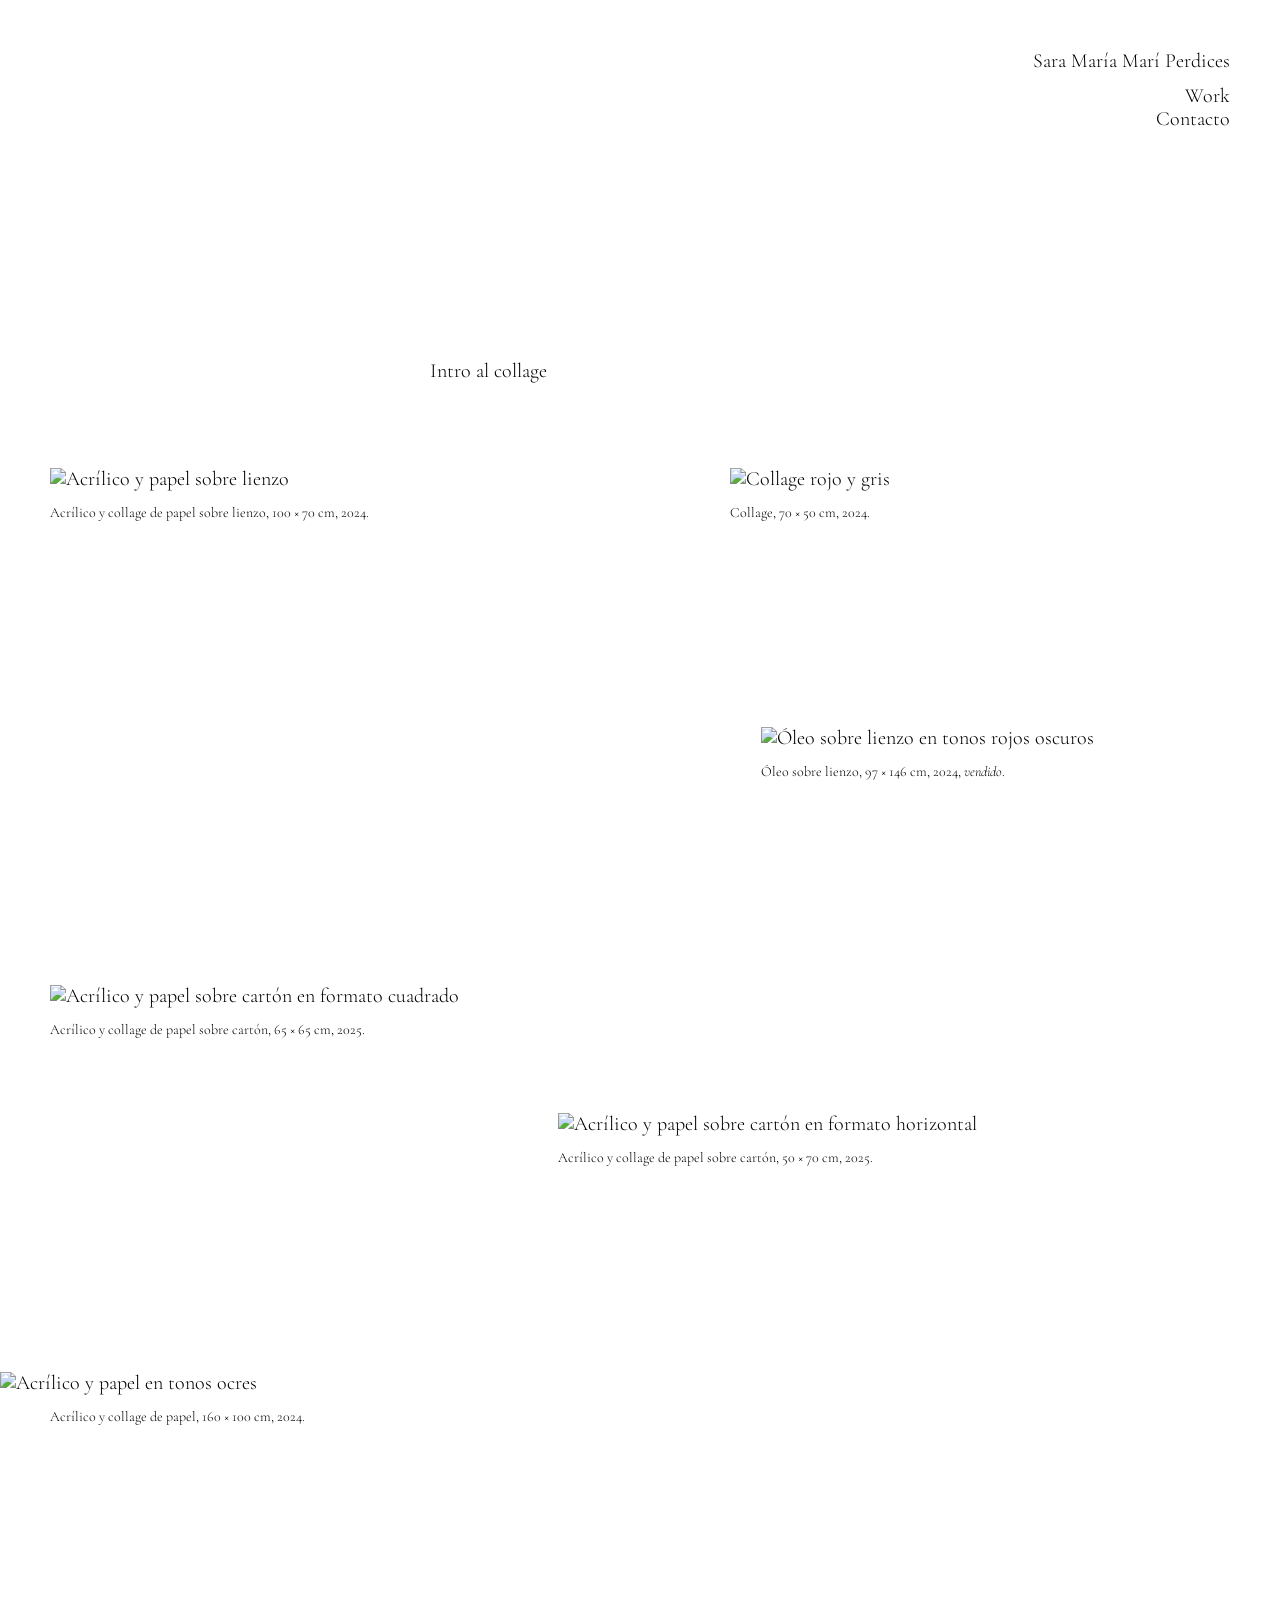
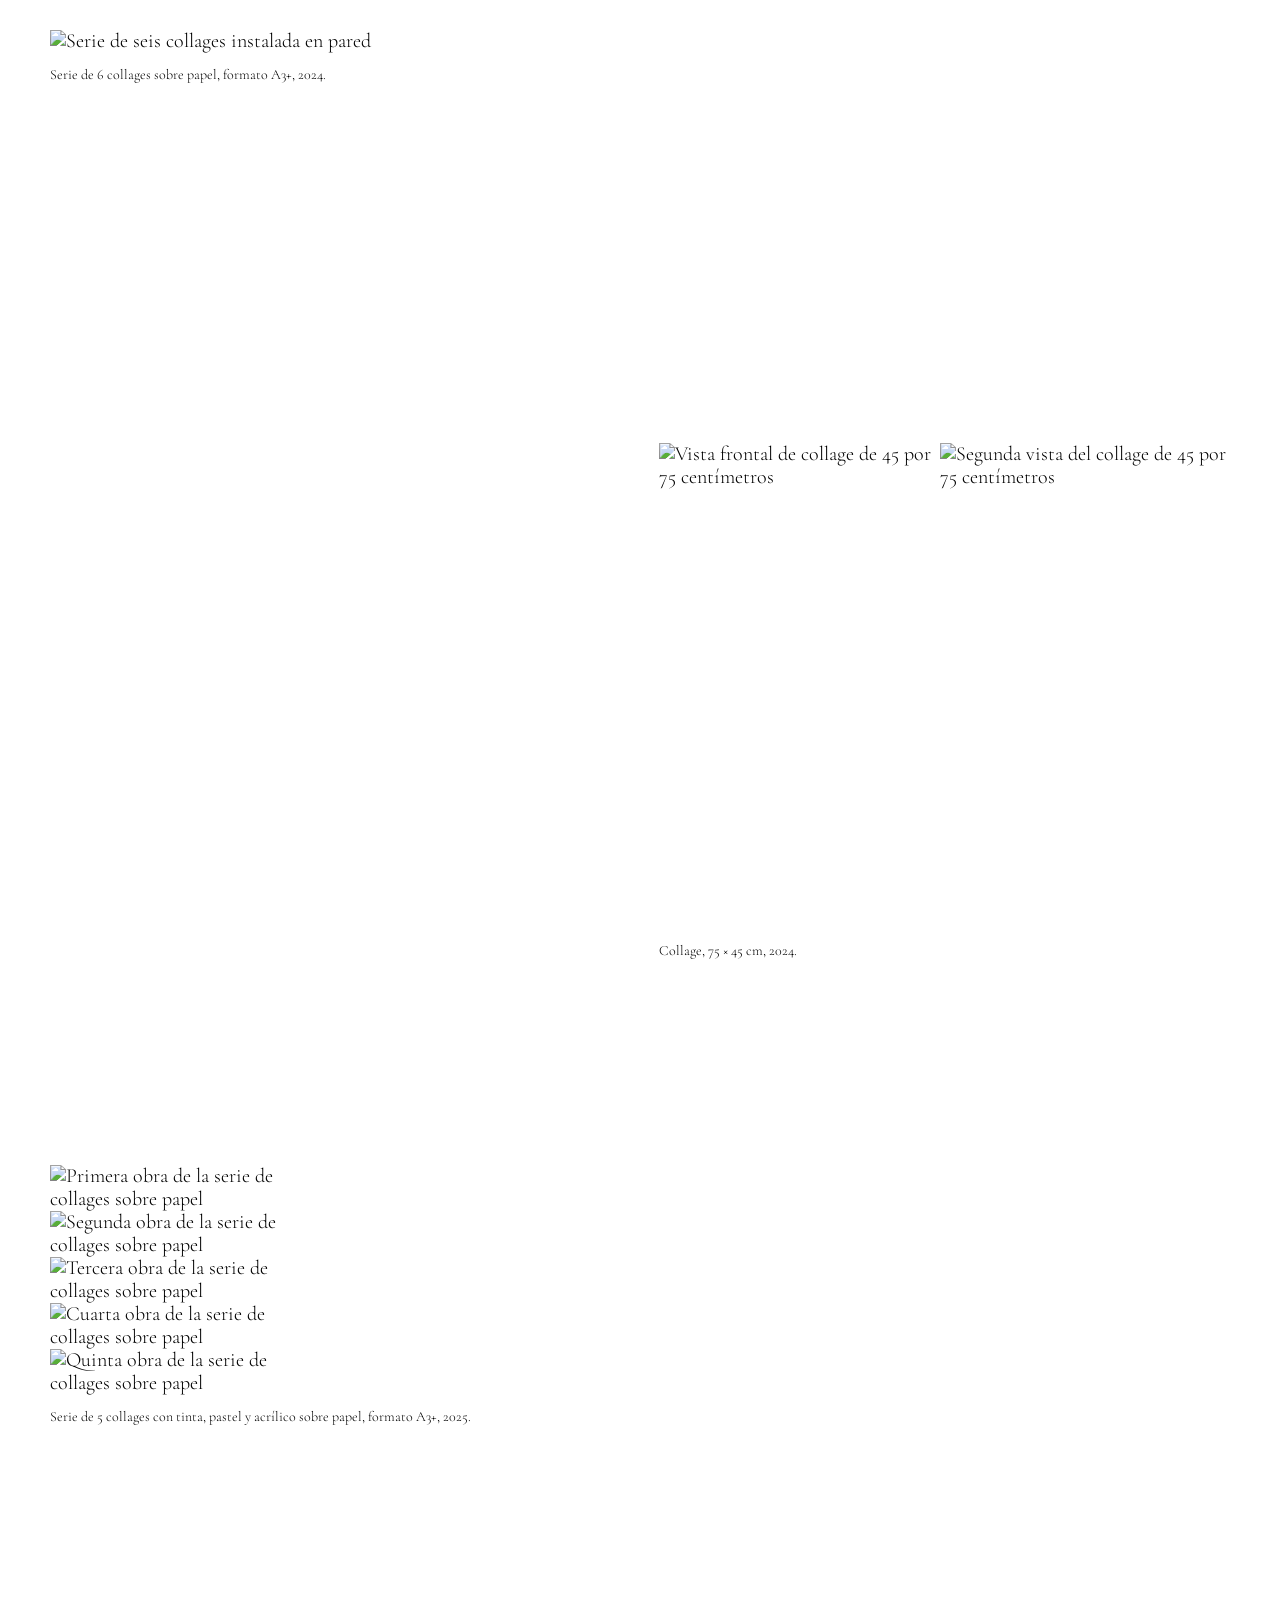
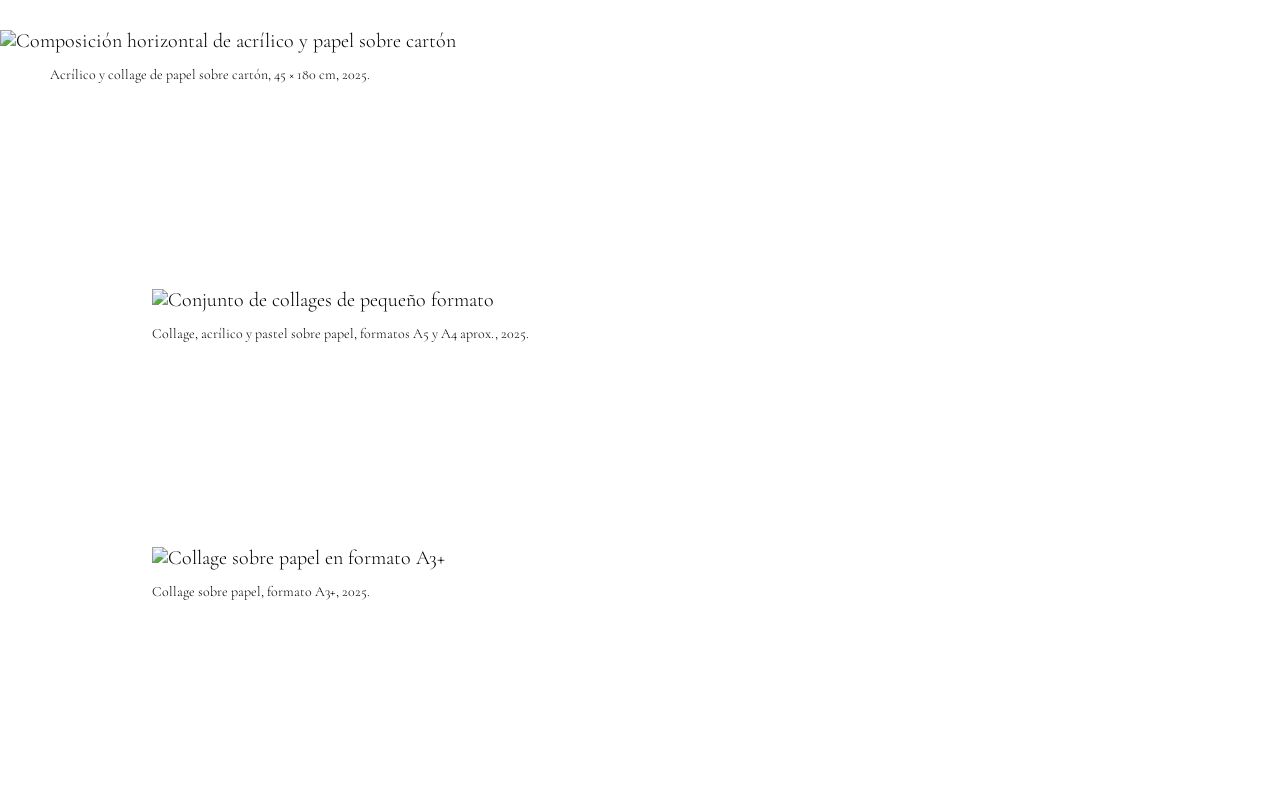
==== intro-al-collage.html @ e15ee941 "Subir paginas" ====
<!DOCTYPE html>
<html lang="es">
<head>
    <meta charset="UTF-8">
    <meta name="viewport" content="width=device-width, initial-scale=1.0">
    <title>Intro al collage — Sara María Marí Perdices</title>
    <link rel="stylesheet" href="css/style.css">
</head>
<body class="project-page project-collage">
    <nav class="site-nav">
        <a class="home-link" href="index.html?view=sara">Sara María Marí Perdices</a>
        <div class="menu" aria-label="Navegación principal">
            <a class="menu-button" href="index.html?view=work">Work</a>
            <a class="menu-button" href="index.html?view=contact">Contacto</a>
        </div>
    </nav>
    <main>
        <h1 class="project-title">Intro al collage</h1>
        <section class="project-content collage-board" aria-label="Obras de Intro al collage">
            <div class="opening-pair">
                <figure class="collage-piece canvas-piece">
                    <img src="assets/images/intro-al-collage/acrilico-papel-lienzo-70x100-2024.jpg" alt="Acrílico y papel sobre lienzo" loading="lazy">
                    <figcaption>Acrílico y collage de papel sobre lienzo, 100 × 70 cm, 2024.</figcaption>
                </figure>
                <figure class="collage-piece red-piece">
                    <img src="assets/images/intro-al-collage/collage-50x70-2024.jpg" alt="Collage rojo y gris" loading="lazy">
                    <figcaption>Collage, 70 × 50 cm, 2024.</figcaption>
                </figure>
            </div>

            <figure class="collage-piece sold-piece">
                <img src="assets/images/intro-al-collage/oleo-lienzo-146x97-2024-vendido.jpg" alt="Óleo sobre lienzo en tonos rojos oscuros" loading="lazy">
                <figcaption>Óleo sobre lienzo, 97 × 146 cm, 2024, <em>vendido</em>.</figcaption>
            </figure>

            <figure class="collage-piece square-piece">
                <img src="assets/images/intro-al-collage/acrilico-papel-carton-65x65-2025.jpg" alt="Acrílico y papel sobre cartón en formato cuadrado" loading="lazy">
                <figcaption>Acrílico y collage de papel sobre cartón, 65 × 65 cm, 2025.</figcaption>
            </figure>

            <figure class="collage-piece horizontal-piece">
                <img src="assets/images/intro-al-collage/acrilico-papel-carton-50x70-2025.jpg" alt="Acrílico y papel sobre cartón en formato horizontal" loading="lazy">
                <figcaption>Acrílico y collage de papel sobre cartón, 50 × 70 cm, 2025.</figcaption>
            </figure>

            <figure class="collage-piece full-bleed-piece">
                <img src="assets/images/intro-al-collage/acrilico-papel-160x100-2024.jpg" alt="Acrílico y papel en tonos ocres" loading="lazy">
                <figcaption>Acrílico y collage de papel, 160 × 100 cm, 2024.</figcaption>
            </figure>

            <figure class="collage-piece wall-series">
                <img src="assets/images/intro-al-collage/serie-collages-a3plus-2024.jpg" alt="Serie de seis collages instalada en pared" loading="lazy">
                <figcaption>Serie de 6 collages sobre papel, formato A3+, 2024.</figcaption>
            </figure>

            <figure class="collage-piece tall-piece">
                <div class="two-views">
                    <img src="assets/images/intro-al-collage/collage-45x75-2024-01.jpg" alt="Vista frontal de collage de 45 por 75 centímetros" loading="lazy">
                    <img src="assets/images/intro-al-collage/collage-45x75-2024-02.jpg" alt="Segunda vista del collage de 45 por 75 centímetros" loading="lazy">
                </div>
                <figcaption>Collage, 75 × 45 cm, 2024.</figcaption>
            </figure>

            <div class="collage-series pink-series">
                <div class="pink-series-images">
                    <figure><img src="assets/images/intro-al-collage/serie-rosa-01-2025.jpg" alt="Primera obra de la serie de collages sobre papel" loading="lazy"></figure>
                    <figure><img src="assets/images/intro-al-collage/serie-rosa-02-2025.jpg" alt="Segunda obra de la serie de collages sobre papel" loading="lazy"></figure>
                    <figure><img src="assets/images/intro-al-collage/serie-rosa-03-2025.jpg" alt="Tercera obra de la serie de collages sobre papel" loading="lazy"></figure>
                    <figure><img src="assets/images/intro-al-collage/serie-rosa-04-2025.jpg" alt="Cuarta obra de la serie de collages sobre papel" loading="lazy"></figure>
                    <figure><img src="assets/images/intro-al-collage/serie-rosa-05-2025.jpg" alt="Quinta obra de la serie de collages sobre papel" loading="lazy"></figure>
                </div>
                <p class="series-info">Serie de 5 collages con tinta, pastel y acrílico sobre papel, formato A3+, 2025.</p>
            </div>

            <figure class="collage-piece panorama-piece">
                <img src="assets/images/intro-al-collage/acrilico-papel-carton-45x180-2025.jpg" alt="Composición horizontal de acrílico y papel sobre cartón" loading="lazy">
                <figcaption>Acrílico y collage de papel sobre cartón, 45 × 180 cm, 2025.</figcaption>
            </figure>

            <figure class="collage-piece small-formats">
                <img src="assets/images/intro-al-collage/collages-a5-a4-2025.jpg" alt="Conjunto de collages de pequeño formato" loading="lazy">
                <figcaption>Collage, acrílico y pastel sobre papel, formatos A5 y A4 aprox., 2025.</figcaption>
            </figure>

            <figure class="collage-piece a3-piece">
                <img src="assets/images/intro-al-collage/collage-a3plus-2025.jpg" alt="Collage sobre papel en formato A3+" loading="lazy">
                <figcaption>Collage sobre papel, formato A3+, 2025.</figcaption>
            </figure>
        </section>
    </main>
</body>
</html>
---- css/style.css ----
@import url('https://fonts.googleapis.com/css2?family=Cormorant+Garamond:wght@300;400&display=swap');

:root {
    --hover-color: #EEF1E8;
}

* {
    box-sizing: border-box;
    margin: 0;
    padding: 0;
}

html {
    scroll-behavior: smooth;
}

body {
    background: #fff;
    color: #000;
    font-family: "Cormorant Garamond", serif;
    font-size: 20px;
    font-weight: 300;
    line-height: 1.15;
    overflow-x: hidden;
}

.site-nav {
    position: fixed;
    top: 50px;
    right: 50px;
    text-align: right;
    z-index: 10;
}

.home-link,
.menu-button,
.content-panel a {
    color: inherit;
    font: inherit;
    text-decoration: none;
    transition: color .2s ease;
}

.project-title {
    color: inherit;
    font: inherit;
}

.home-link,
.menu-button {
    display: block;
    width: 100%;
    text-align: right;
}

.home-link {
    margin-bottom: 12px;
}

.menu-button {
    background: none;
    border: 0;
    cursor: pointer;
}

.menu {
    display: block;
}

.content-panel {
    position: absolute;
    top: 34vh;
    left: 50%;
    width: 420px;
    transform: translateX(-50%);
}

#statement,
#work,
#contact {
    display: none;
}

.statement p {
    line-height: 1.3;
}

.statement p + p {
    margin-top: 1em;
}

.content-panel a,
.content-panel p {
    display: block;
    margin-bottom: 4px;
    text-align: left;
}

#contact p {
    margin-bottom: 6px;
}

.home-link:hover,
.menu-button:hover,
.content-panel a:hover {
    color: var(--hover-color);
}

.project-page .project-title {
    position: absolute;
    top: calc(34vh + var(--title-offset, 0px));
    left: 50%;
    width: 420px;
    transform: translateX(-50%);
    text-align: left;
}

.project-content {
    min-height: 100vh;
    padding: 48vh 50px 50px;
}

.project-trapos .project-content {
    padding-top: 45vh;
}

.project-collage .project-content {
    padding-top: 52vh;
}

.project-ramas .project-content {
    padding-top: 59vh;
}

.image-moodboard {
    min-height: 30vh;
}

/* ---------- NIÑA CON COLETAS ---------- */

.nina-board {
    display: grid;
    grid-template-columns: repeat(12, minmax(0, 1fr));
    column-gap: clamp(18px, 3vw, 56px);
    row-gap: clamp(130px, 18vw, 310px);
    align-items: start;
    padding-bottom: 18vw;
}

.nina-piece,
.nina-piece img {
    margin: 0;
}

.nina-piece img {
    display: block;
    width: 100%;
    height: auto;
}

.nina-opening {
    grid-column: 1 / -1;
    width: 100vw;
    margin-left: calc(50% - 50vw);
}

.nina-project-intro {
    grid-column: 2 / span 10;
    min-height: 12em;
}

.nina-project-text {
    width: 100%;
    line-height: 1.3;
}

.nina-project-text p + p {
    margin-top: 1em;
}

.nina-project-text strong {
    font-weight: 400;
}

.nina-ongoing {
    font-size: 16px;
}

.nina-artist-book {
    grid-column: 2 / span 10;
}

.nina-book-views {
    display: grid;
    grid-template-columns: repeat(2, minmax(0, 1fr));
    gap: clamp(18px, 3vw, 56px);
    align-items: end;
}

.nina-artist-book .series-info {
    margin-top: 14px;
    font-size: 14px;
    line-height: 1.2;
}

.nina-digital-collages {
    grid-column: 1 / -1;
    width: 100vw;
    margin-left: calc(50% - 50vw);
}

.nina-digital-images {
    display: grid;
    grid-template-columns: repeat(2, minmax(0, 1fr));
    gap: 0;
}

.nina-ephemeral-collages {
    grid-column: 2 / span 10;
    display: grid;
    grid-template-columns: repeat(2, minmax(0, 1fr));
    gap: clamp(18px, 3vw, 56px);
    align-items: start;
}

.nina-edits {
    grid-column: 2 / span 10;
    display: grid;
    grid-template-columns: repeat(2, minmax(0, 1fr));
    gap: clamp(18px, 3vw, 56px);
    align-items: start;
}

.nina-closing {
    grid-column: 2 / span 5;
}

.nina-digital-centered {
    grid-column: 4 / span 6;
}

.nina-process-panorama {
    grid-column: 1 / -1;
    width: 100vw;
    margin-left: calc(50% - 50vw);
    aspect-ratio: 16 / 9;
    overflow: hidden;
}

.nina-process-panorama img {
    width: 100%;
    height: 100%;
    object-fit: cover;
    object-position: center;
}

.nina-print-views {
    grid-column: 2 / span 10;
    display: grid;
    grid-template-columns: repeat(2, minmax(0, 1fr));
    gap: clamp(18px, 3vw, 56px);
    align-items: start;
}

.nina-process-row {
    grid-column: 1 / -1;
    display: grid;
    grid-template-columns: repeat(4, minmax(0, 1fr));
    gap: clamp(8px, 1.4vw, 24px);
    align-items: start;
}

.nina-final-work {
    grid-column: 3 / span 8;
}

.nina-absolute-closing {
    grid-column: 1 / -1;
    width: 100vw;
    margin-left: calc(50% - 50vw);
}

.nina-absolute-closing img {
    width: 100%;
    height: auto;
}

.nina-sketchbook {
    grid-column: 4 / span 6;
    width: 84%;
    justify-self: center;
}

.nina-last-study-one {
    grid-column: 4 / span 6;
    width: 100%;
    justify-self: center;
}

.nina-last-study-two {
    grid-column: 4 / span 6;
    width: 82%;
    justify-self: center;
}

.nina-last-composition {
    grid-column: 3 / span 8;
    width: 100%;
    justify-self: center;
}

.nina-last-study figcaption,
.nina-last-composition figcaption {
    margin-top: 14px;
    font-size: 14px;
    line-height: 1.2;
}

.nina-final-work figcaption {
    margin-top: 14px;
    font-size: 14px;
    line-height: 1.2;
}

.trapos-board {
    display: grid;
    grid-template-columns: repeat(12, minmax(0, 1fr));
    column-gap: clamp(18px, 3vw, 56px);
    row-gap: clamp(110px, 16vw, 260px);
    align-items: start;
    padding-bottom: 18vw;
}

.trapos-item {
    margin: 0;
}

.trapos-item img {
    display: block;
    width: 100%;
    height: auto;
}

.trapos-project-text {
    grid-column: 2 / span 5;
    display: flex;
    flex-direction: column;
    justify-content: flex-end;
    aspect-ratio: 1003 / 1400;
    line-height: 1.3;
}

.trapos-project-text p + p {
    margin-top: 1em;
}

.print-group img,
.diptych img {
    display: block;
    width: 100%;
    height: auto;
}

.print-series {
    display: grid;
    grid-column: 8 / span 5;
    gap: 0;
}

.print-group {
    display: grid;
    gap: clamp(110px, 16vw, 260px);
}

.print-group figure,
.diptych,
.scan-series figure {
    margin: 0;
}

.diptych-series {
    display: grid;
    grid-column: 2 / span 9;
    gap: 0;
}

.diptych {
    display: grid;
    grid-template-columns: repeat(2, minmax(0, 1fr));
    gap: clamp(10px, 1.5vw, 24px);
}

.series-info {
    margin-top: 14px;
    font-size: 14px;
    line-height: 1.2;
}

.scan-series {
    grid-column: 1 / -1;
    width: 100vw;
    margin-left: calc(50% - 50vw);
}

.scan-series figure {
    margin: 0;
}

.scan-series img {
    display: block;
    width: 100%;
    height: auto;
}

/* ---------- INTRO AL COLLAGE ---------- */

.collage-board {
    display: grid;
    grid-template-columns: repeat(12, minmax(0, 1fr));
    column-gap: clamp(18px, 3vw, 56px);
    row-gap: clamp(120px, 16vw, 280px);
    align-items: start;
    padding-bottom: 16vw;
}

.collage-piece,
.collage-piece img,
.collage-series figure {
    margin: 0;
}

.collage-piece img,
.collage-series img {
    display: block;
    width: 100%;
    height: auto;
}

.collage-piece figcaption,
.collage-series .series-info {
    margin-top: 14px;
    font-size: 14px;
    line-height: 1.2;
}

.panorama-piece {
    grid-column: 1 / -1;
    width: 100vw;
    margin-left: calc(50% - 50vw);
}

.panorama-piece figcaption {
    padding-left: 50px;
}

.pink-series { grid-column: 1 / span 10; }

.pink-series-images {
    display: flex;
    flex-direction: column;
    align-items: flex-start;
    gap: 0;
}

.pink-series-images figure {
    width: 28%;
}

.a3-piece { grid-column: 2 / span 5; }
.tall-piece { grid-column: 7 / span 6; margin-top: 12vw; }

.two-views {
    display: flex;
    justify-content: center;
    gap: 0;
    height: 38vw;
    align-items: stretch;
}

.two-views img {
    width: auto;
    height: 100%;
}

.opening-pair {
    grid-column: 1 / -1;
    display: grid;
    grid-template-columns: minmax(0, 1fr) minmax(0, .78fr);
    gap: clamp(18px, 3vw, 56px);
    align-items: end;
}

.opening-pair .collage-piece {
    margin: 0;
}

.canvas-piece,
.red-piece {
    grid-column: auto;
    margin-top: 0;
}
.wall-series { grid-column: 1 / -1; }
.sold-piece { grid-column: 8 / span 4; }
.square-piece { grid-column: 1 / span 5; }
.horizontal-piece { grid-column: 6 / span 7; margin-top: 10vw; }
.small-formats { grid-column: 2 / span 7; }

.full-bleed-piece {
    grid-column: 1 / -1;
    width: 100vw;
    margin-left: calc(50% - 50vw);
}

.full-bleed-piece figcaption {
    padding-left: 50px;
}

/* ---------- RAMAS ---------- */

.ramas-project-text {
    position: absolute;
    top: 220px;
    left: 50px;
    max-width: 420px;
    line-height: 1.3;
}

.ramas-board {
    display: flex;
    flex-direction: column;
    gap: clamp(130px, 17vw, 290px);
    padding-bottom: 16vw;
}

.ramas-piece {
    margin: 0;
}

.ramas-piece img {
    display: block;
    width: 100%;
    height: auto;
}

.ramas-piece figcaption {
    margin-top: 14px;
    font-size: 14px;
    line-height: 1.2;
}

.ramas-full {
    width: 100vw;
    margin-left: calc(50% - 50vw);
}

.ramas-paper-piece {
    width: 46%;
    margin-left: auto;
}

.ramas-wood-piece {
    width: 72%;
}

/* ---------- MOMIAS ---------- */

.project-momias .project-content {
    padding-top: 52vh;
}

.momias-board {
    display: grid;
    grid-template-columns: repeat(12, minmax(0, 1fr));
    column-gap: clamp(18px, 3vw, 56px);
    row-gap: clamp(130px, 18vw, 310px);
    align-items: start;
    padding-bottom: 18vw;
}

.momias-piece,
.momias-piece img {
    margin: 0;
}

.momias-piece img {
    display: block;
    width: 100%;
    height: auto;
}

.momias-piece figcaption,
.momias-typography-series .series-info {
    margin-top: 14px;
    font-size: 14px;
    line-height: 1.2;
}

.momias-a3-collage {
    grid-column: 1 / -1;
    width: min(420px, 42vw);
    margin-top: -10vh;
    margin-right: auto;
    margin-left: auto;
}

.momias-star-group {
    grid-column: 3 / span 7;
}

.momias-star-main {
    width: 66%;
}

.momias-star-edit {
    width: 100%;
}

.momias-edit-row {
    display: grid;
    grid-template-columns: 44% 1fr;
    gap: clamp(18px, 3vw, 56px);
    margin-top: 34px;
    align-items: end;
}

.momias-project-text {
    line-height: 1.3;
}

.momias-project-text p + p {
    margin-top: 1em;
    font-size: 16px;
}

.momias-cemetery {
    grid-column: 2 / span 10;
}

.momias-green-row {
    grid-column: 1 / -1;
    display: grid;
    grid-template-columns: 1.4fr .7fr;
    gap: clamp(18px, 3vw, 56px);
    width: 68%;
    margin-right: auto;
    margin-left: auto;
    align-items: start;
}

.momias-small-work-row {
    grid-column: 3 / span 8;
    display: grid;
    grid-template-columns: 1.25fr 1fr;
    gap: clamp(36px, 5vw, 86px);
    align-items: end;
}

.momias-small-work-row figcaption {
    min-height: 3.6em;
}

.momias-treasure {
    grid-column: 1 / -1;
    width: 100vw;
    aspect-ratio: 3 / 2;
    margin-left: calc(50% - 50vw);
    overflow: hidden;
}

.momias-treasure img {
    width: 100%;
    height: 100%;
    object-fit: cover;
    object-position: center top;
}

.momias-typography-series {
    grid-column: 3 / span 8;
}

.momias-typography-images {
    display: grid;
    grid-template-columns: 1.6fr 1fr;
    gap: clamp(18px, 3vw, 56px);
    align-items: end;
}

.momias-process {
    grid-column: 1 / -1;
    width: 42%;
    margin-right: auto;
    margin-left: auto;
}

.momias-loop-detail {
    grid-column: 3 / span 3;
}

.project-momias { --title-offset: 0px; }
.project-nina { --title-offset: 27px; }
.project-collage { --title-offset: 54px; }
.project-trapos { --title-offset: 81px; }
.project-ramas { --title-offset: 108px; }

@media (max-width: 600px) {
    body {
        font-size: 18px;
    }

    .site-nav {
        top: 24px;
        right: 24px;
    }

    .content-panel,
    .project-page .project-title {
        left: 24px;
        width: calc(100% - 48px);
        transform: none;
    }

    .project-content {
        padding-right: 24px;
        padding-left: 24px;
    }

    .nina-board {
        display: block;
        padding-bottom: 80px;
    }

    .nina-opening,
    .nina-project-intro,
    .nina-artist-book,
    .nina-digital-collages,
    .nina-ephemeral-collages,
    .nina-edits,
    .nina-closing,
    .nina-digital-centered,
    .nina-process-panorama,
    .nina-print-views,
    .nina-process-row,
    .nina-final-work,
    .nina-sketchbook,
    .nina-last-study,
    .nina-last-composition {
        margin-bottom: 110px;
    }

    .nina-project-intro {
        min-height: 10em;
    }

    .nina-book-views {
        gap: 10px;
    }

    .nina-digital-collages {
        width: 100vw;
        margin-left: calc(50% - 50vw);
    }

    .nina-ephemeral-collages {
        display: grid;
        grid-template-columns: repeat(2, minmax(0, 1fr));
        gap: 10px;
    }

    .nina-ephemeral-collages .nina-piece {
        margin: 0;
    }

    .nina-edits {
        display: grid;
        grid-template-columns: repeat(2, minmax(0, 1fr));
        gap: 10px;
    }

    .nina-edits .nina-piece {
        margin: 0;
    }

    .nina-closing {
        width: calc(50% - 5px);
    }

    .nina-digital-centered {
        width: 72%;
        margin-right: auto;
        margin-left: auto;
    }

    .nina-process-panorama {
        width: 100vw;
        margin-left: calc(50% - 50vw);
    }

    .nina-print-views {
        display: grid;
        grid-template-columns: repeat(2, minmax(0, 1fr));
        gap: 10px;
    }

    .nina-process-row {
        display: grid;
        grid-template-columns: repeat(4, minmax(0, 1fr));
        gap: 6px;
    }

    .nina-final-work {
        width: 78%;
        margin-right: auto;
        margin-left: auto;
    }

    .nina-sketchbook {
        width: 72%;
        margin-right: auto;
        margin-left: auto;
    }

    .nina-last-study {
        width: 72%;
        margin-right: auto;
        margin-left: auto;
    }

    .nina-last-study-one {
        margin-right: auto;
        margin-left: auto;
    }

    .nina-last-study-two {
        width: 64%;
        margin-right: auto;
        margin-left: auto;
    }

    .nina-last-composition {
        width: 100%;
    }

    .nina-absolute-closing {
        width: 100vw;
        height: auto;
        margin-right: 0;
        margin-bottom: 0;
        margin-left: calc(50% - 50vw);
    }

    .trapos-board {
        display: block;
        padding-bottom: 80px;
    }

    .collage-board {
        display: block;
        padding-bottom: 80px;
    }

    .collage-piece,
    .collage-series {
        margin: 0 0 110px;
    }

    .opening-pair {
        display: grid;
        grid-template-columns: 1fr;
        gap: 110px;
        margin-bottom: 110px;
    }

    .opening-pair .collage-piece {
        margin: 0;
    }

    .opening-pair .red-piece {
        width: 78%;
    }

    .pink-series-images {
        display: flex;
        gap: 72px;
    }

    .pink-series-images figure,
    .pink-series-images figure:nth-child(n) {
        width: 58%;
        margin: 0;
    }

    .two-views {
        height: 72vw;
    }

    .panorama-piece {
        width: 100vw;
        margin-left: calc(50% - 50vw);
    }

    .panorama-piece figcaption {
        padding-right: 24px;
        padding-left: 24px;
    }

    .sold-piece {
        width: 68%;
        margin-left: auto;
    }

    .full-bleed-piece {
        width: 100vw;
        margin-right: 0;
        margin-left: calc(50% - 50vw);
    }

    .full-bleed-piece figcaption {
        padding-right: 24px;
        padding-left: 24px;
    }

    .ramas-board {
        gap: 110px;
        padding-bottom: 80px;
    }

    .ramas-project-text {
        top: 190px;
        left: 24px;
        max-width: calc(100% - 48px);
    }

    .ramas-full {
        width: 100vw;
        margin-left: calc(50% - 50vw);
    }

    .ramas-paper-piece {
        width: 72%;
        margin-left: auto;
    }

    .ramas-wood-piece {
        width: 92%;
    }

    .momias-board {
        display: block;
        padding-bottom: 80px;
    }

    .momias-piece,
    .momias-star-group,
    .momias-green-row,
    .momias-small-work-row,
    .momias-typography-series {
        margin: 0 0 110px;
    }

    .momias-a3-collage {
        width: 68%;
        margin-top: -8vh;
        margin-right: auto;
        margin-left: auto;
    }

    .momias-star-main {
        width: 72%;
        margin-bottom: 0;
    }

    .momias-star-edit {
        width: 100%;
        margin-top: 0;
        margin-bottom: 0;
    }

    .momias-edit-row {
        grid-template-columns: 48% 1fr;
        gap: 14px;
        margin-top: 26px;
        align-items: end;
    }

    .momias-project-text {
        font-size: 16px;
    }

    .momias-cemetery {
        width: 94%;
        margin-right: auto;
        margin-left: auto;
    }

    .momias-green-row {
        display: grid;
        grid-template-columns: 1.4fr .7fr;
        gap: 14px;
        width: 100%;
        align-items: start;
    }

    .momias-green-row .momias-piece,
    .momias-small-work-row .momias-piece,
    .momias-typography-images .momias-piece {
        margin: 0;
    }

    .momias-small-work-row {
        display: grid;
        grid-template-columns: 1.25fr 1fr;
        gap: 24px;
        align-items: end;
    }

    .momias-treasure {
        width: 100vw;
        margin-left: calc(50% - 50vw);
    }

    .momias-typography-images {
        grid-template-columns: 1.6fr 1fr;
        gap: 14px;
    }

    .momias-process {
        width: 68%;
        margin-right: auto;
        margin-left: auto;
    }

    .momias-loop-detail {
        width: 46%;
        margin-left: 12%;
    }

    .trapos-item {
        margin-bottom: 96px;
    }

    .trapos-project-text {
        display: block;
        aspect-ratio: auto;
        margin-top: 96px;
        margin-bottom: 110px;
    }

    .print-series,
    .diptych-series {
        display: block;
    }

    .print-group {
        gap: 96px;
    }

    .print-series .series-info,
    .diptych-series .series-info {
        margin-top: 14px;
    }

    .diptych {
        display: grid;
        grid-template-columns: 1fr;
    }
}
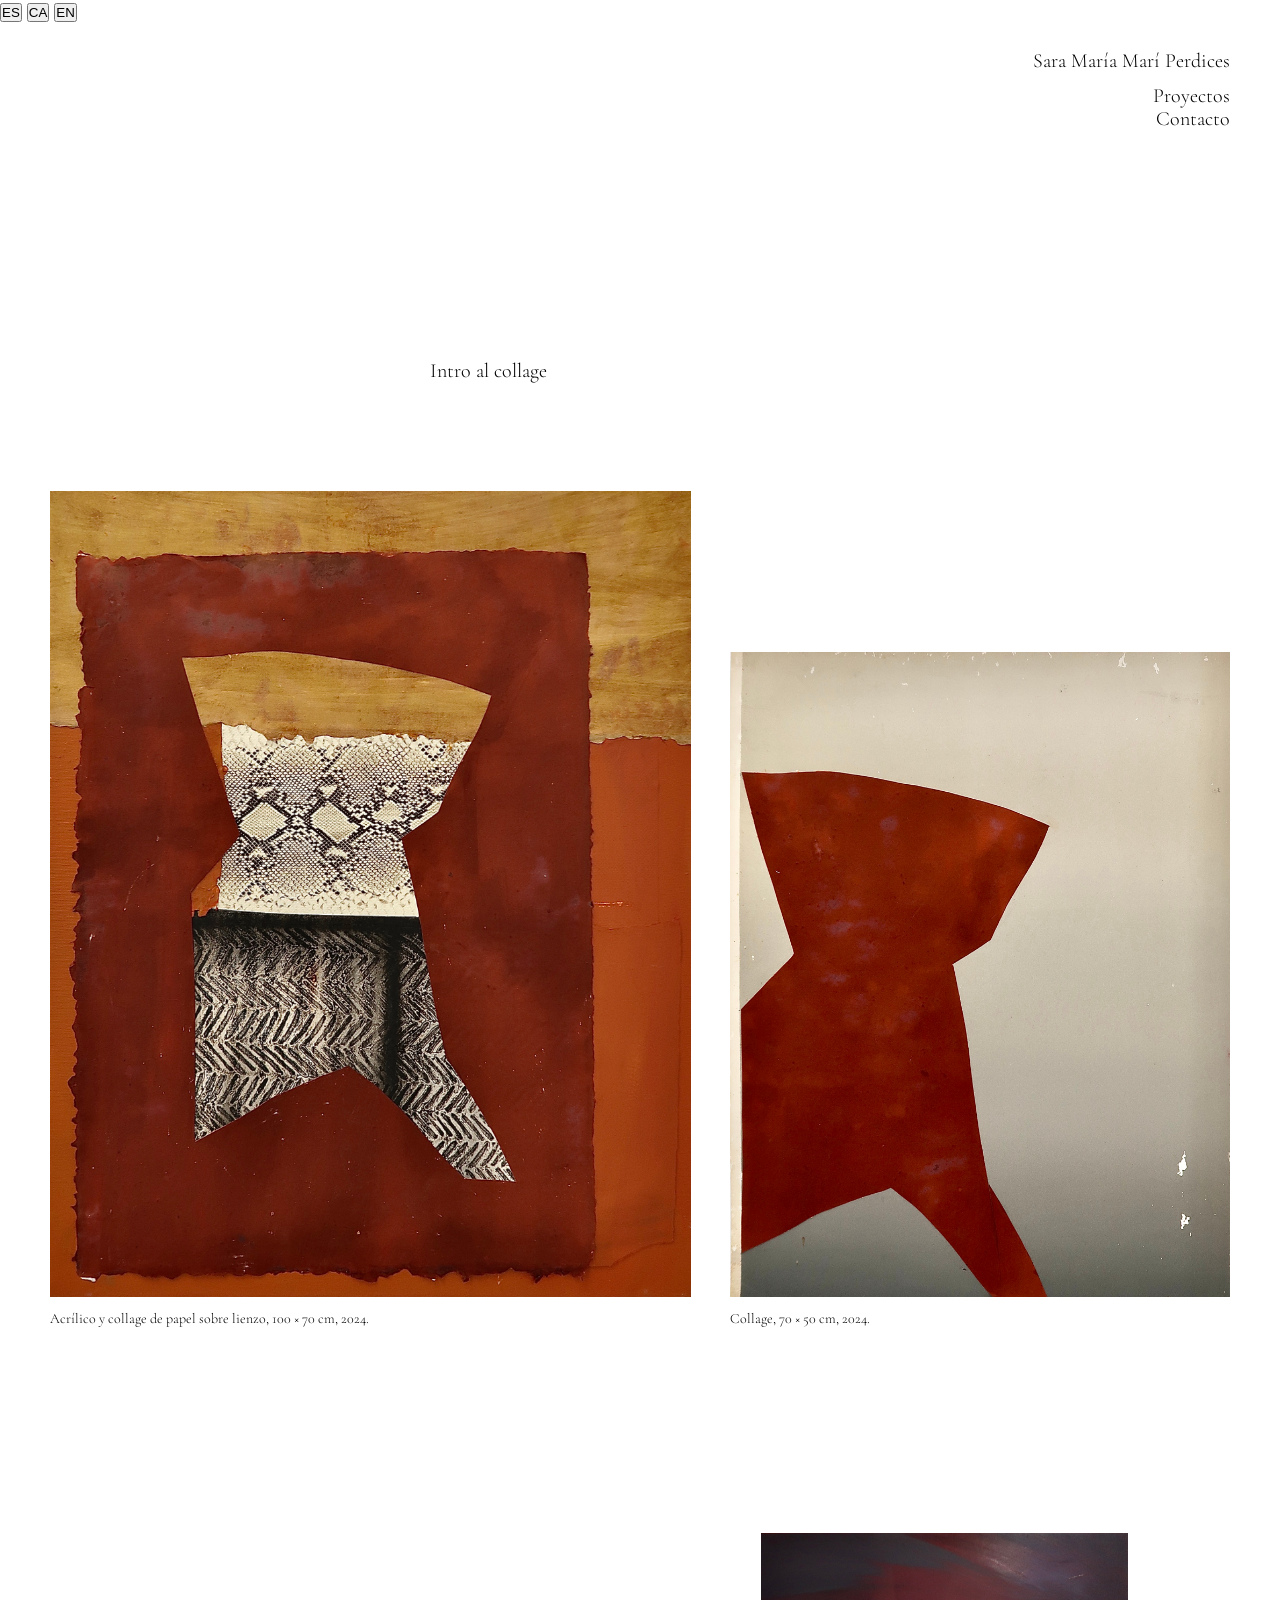
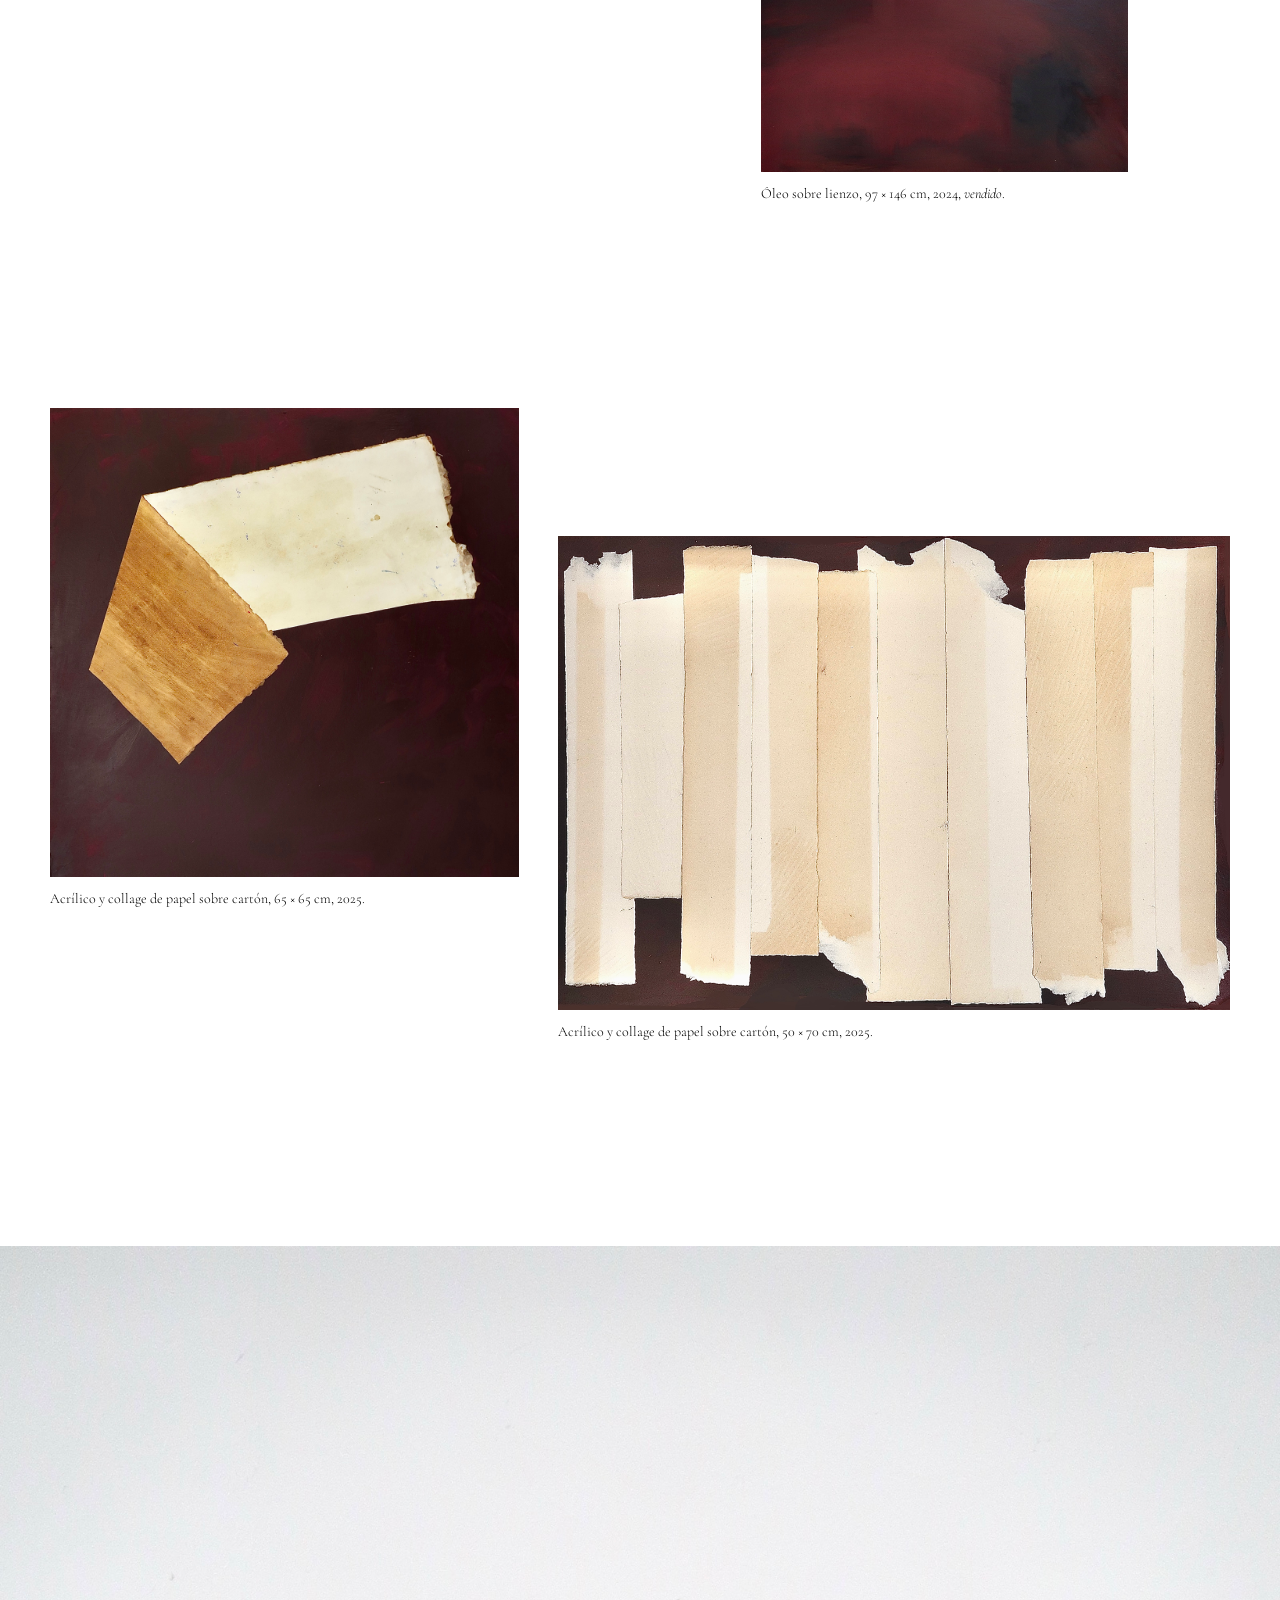
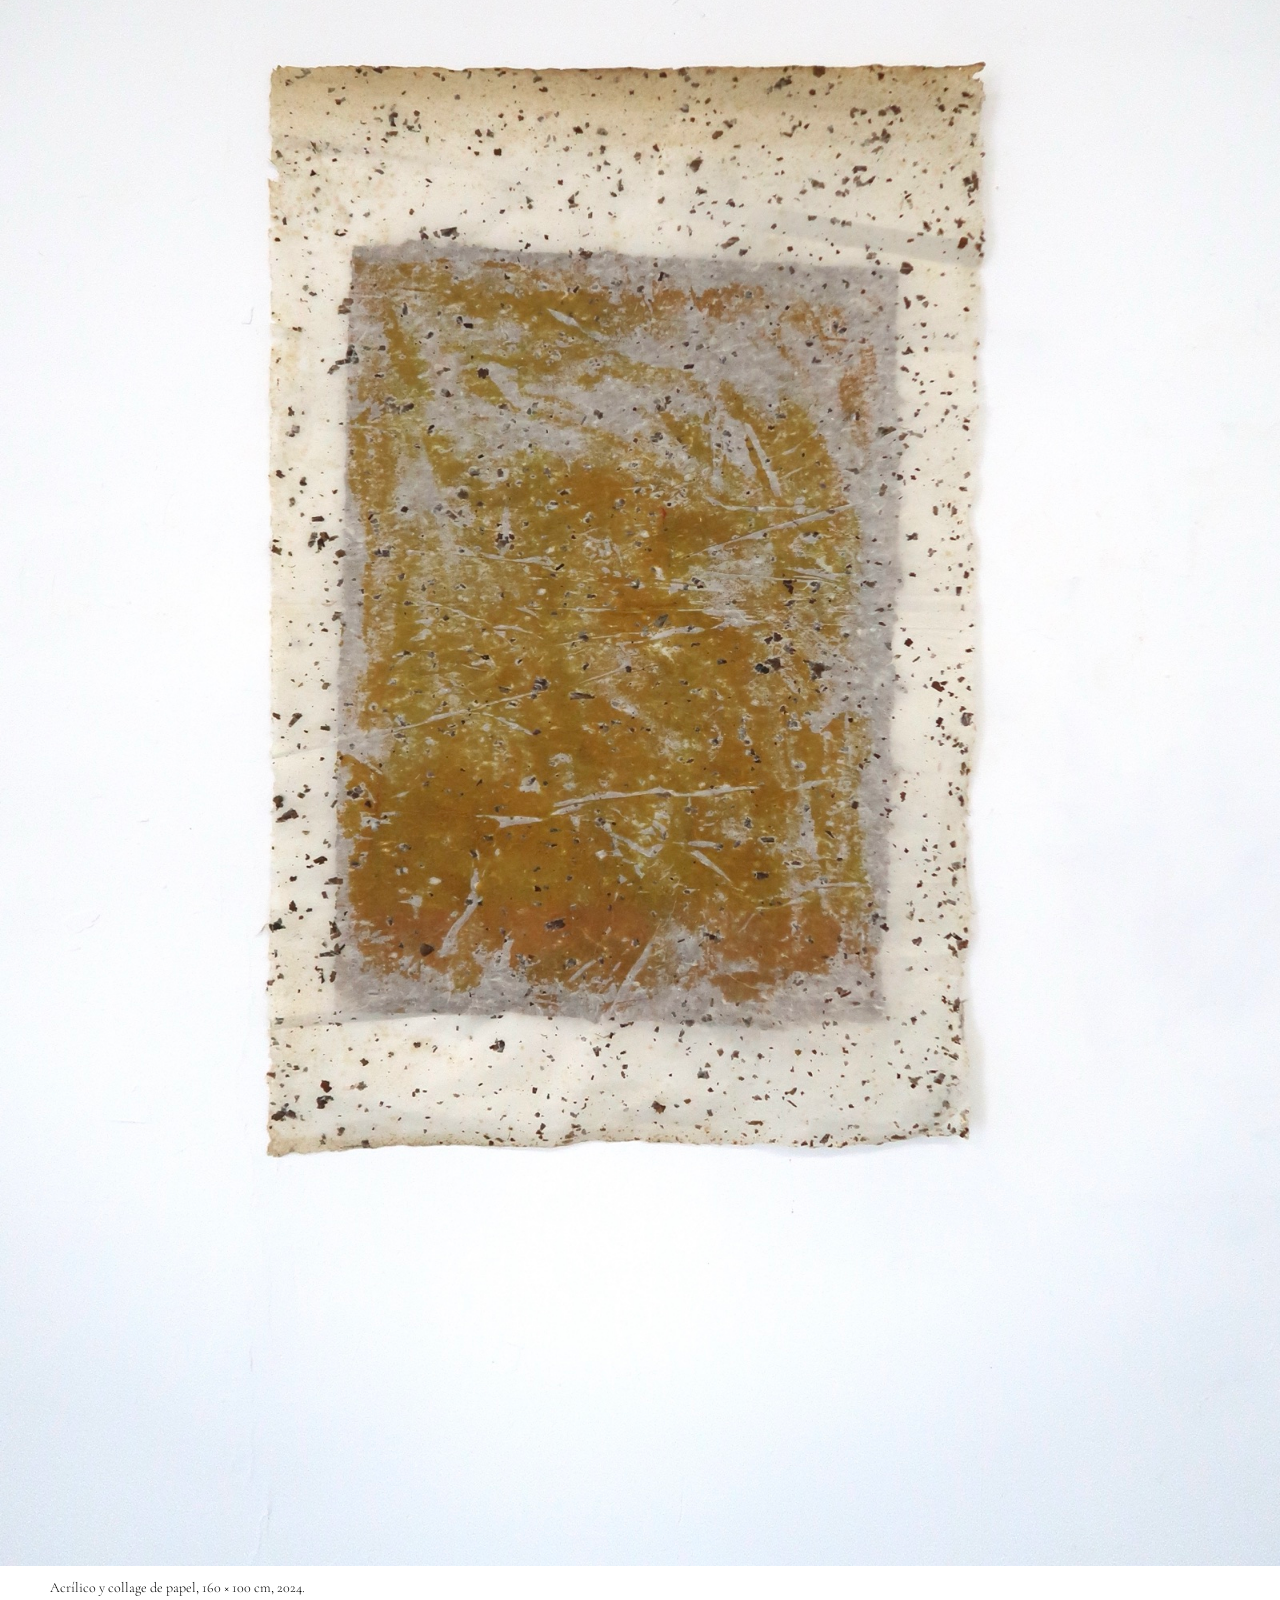
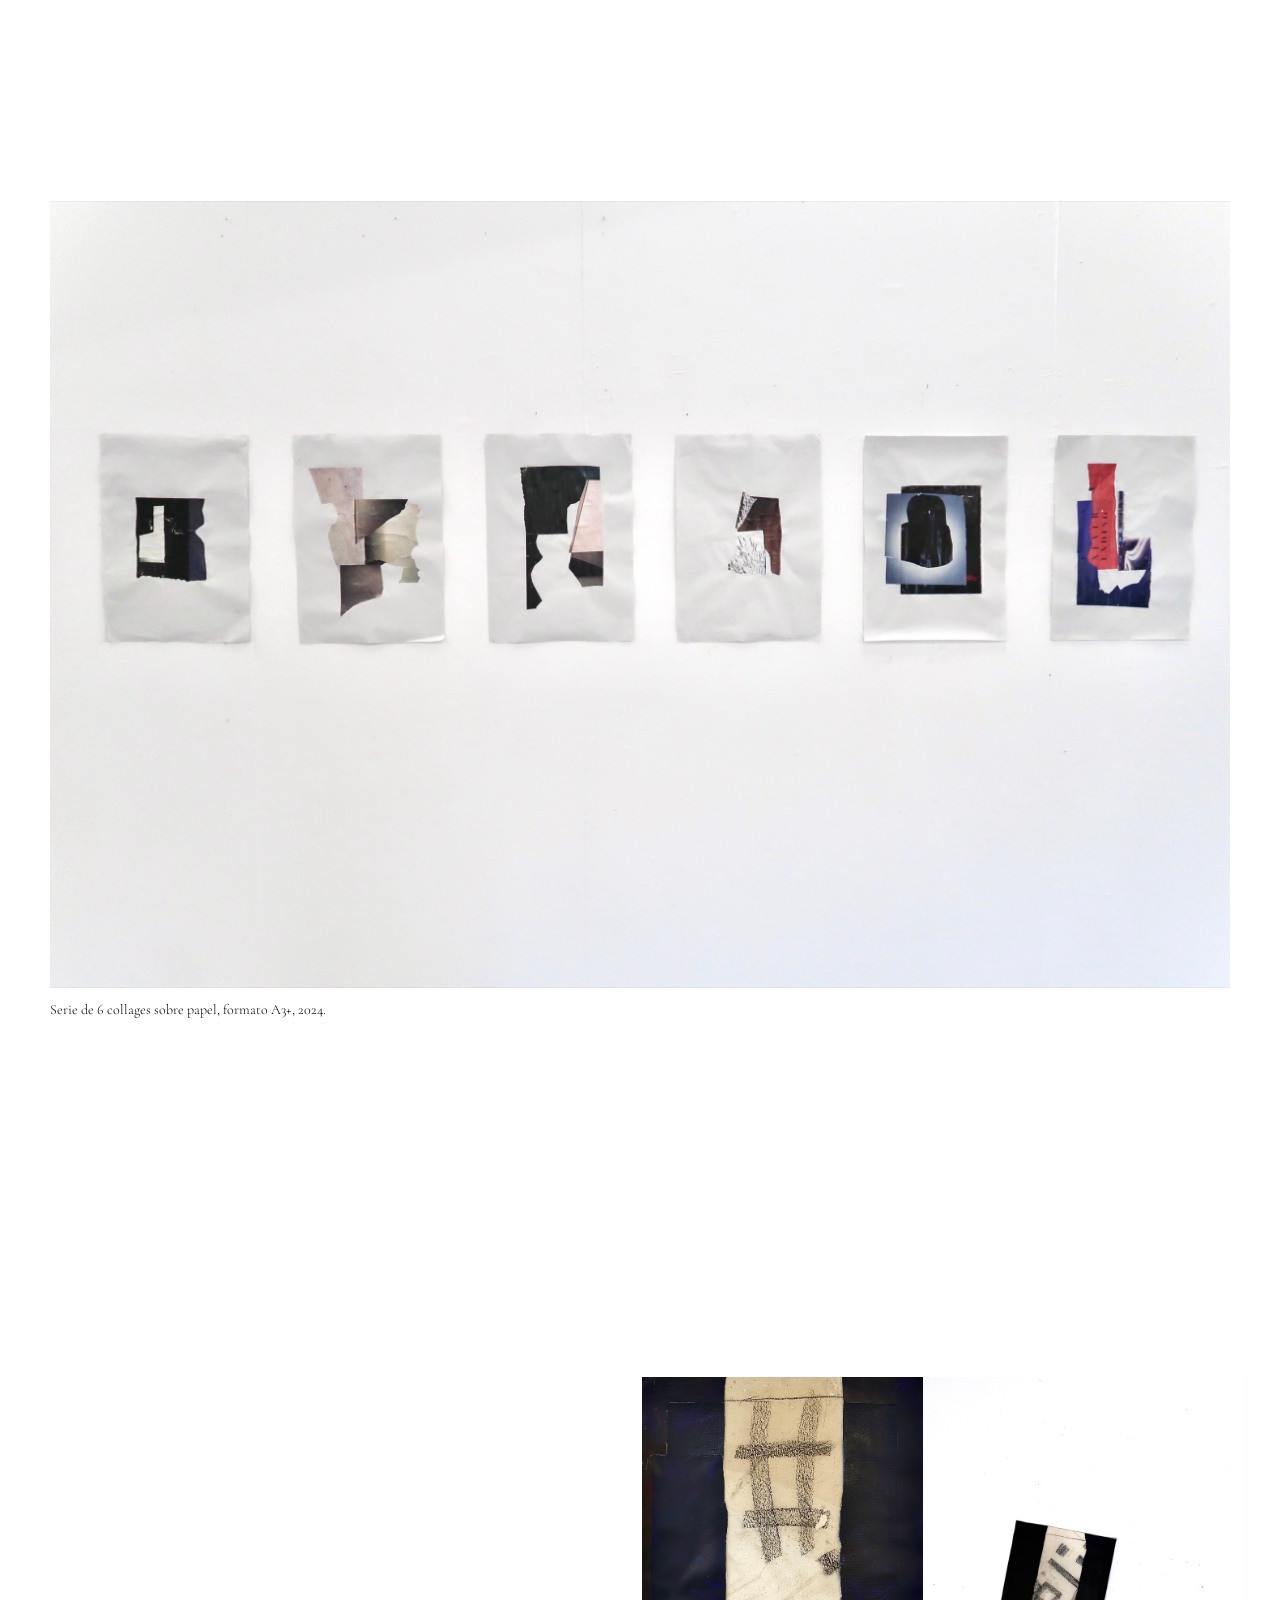
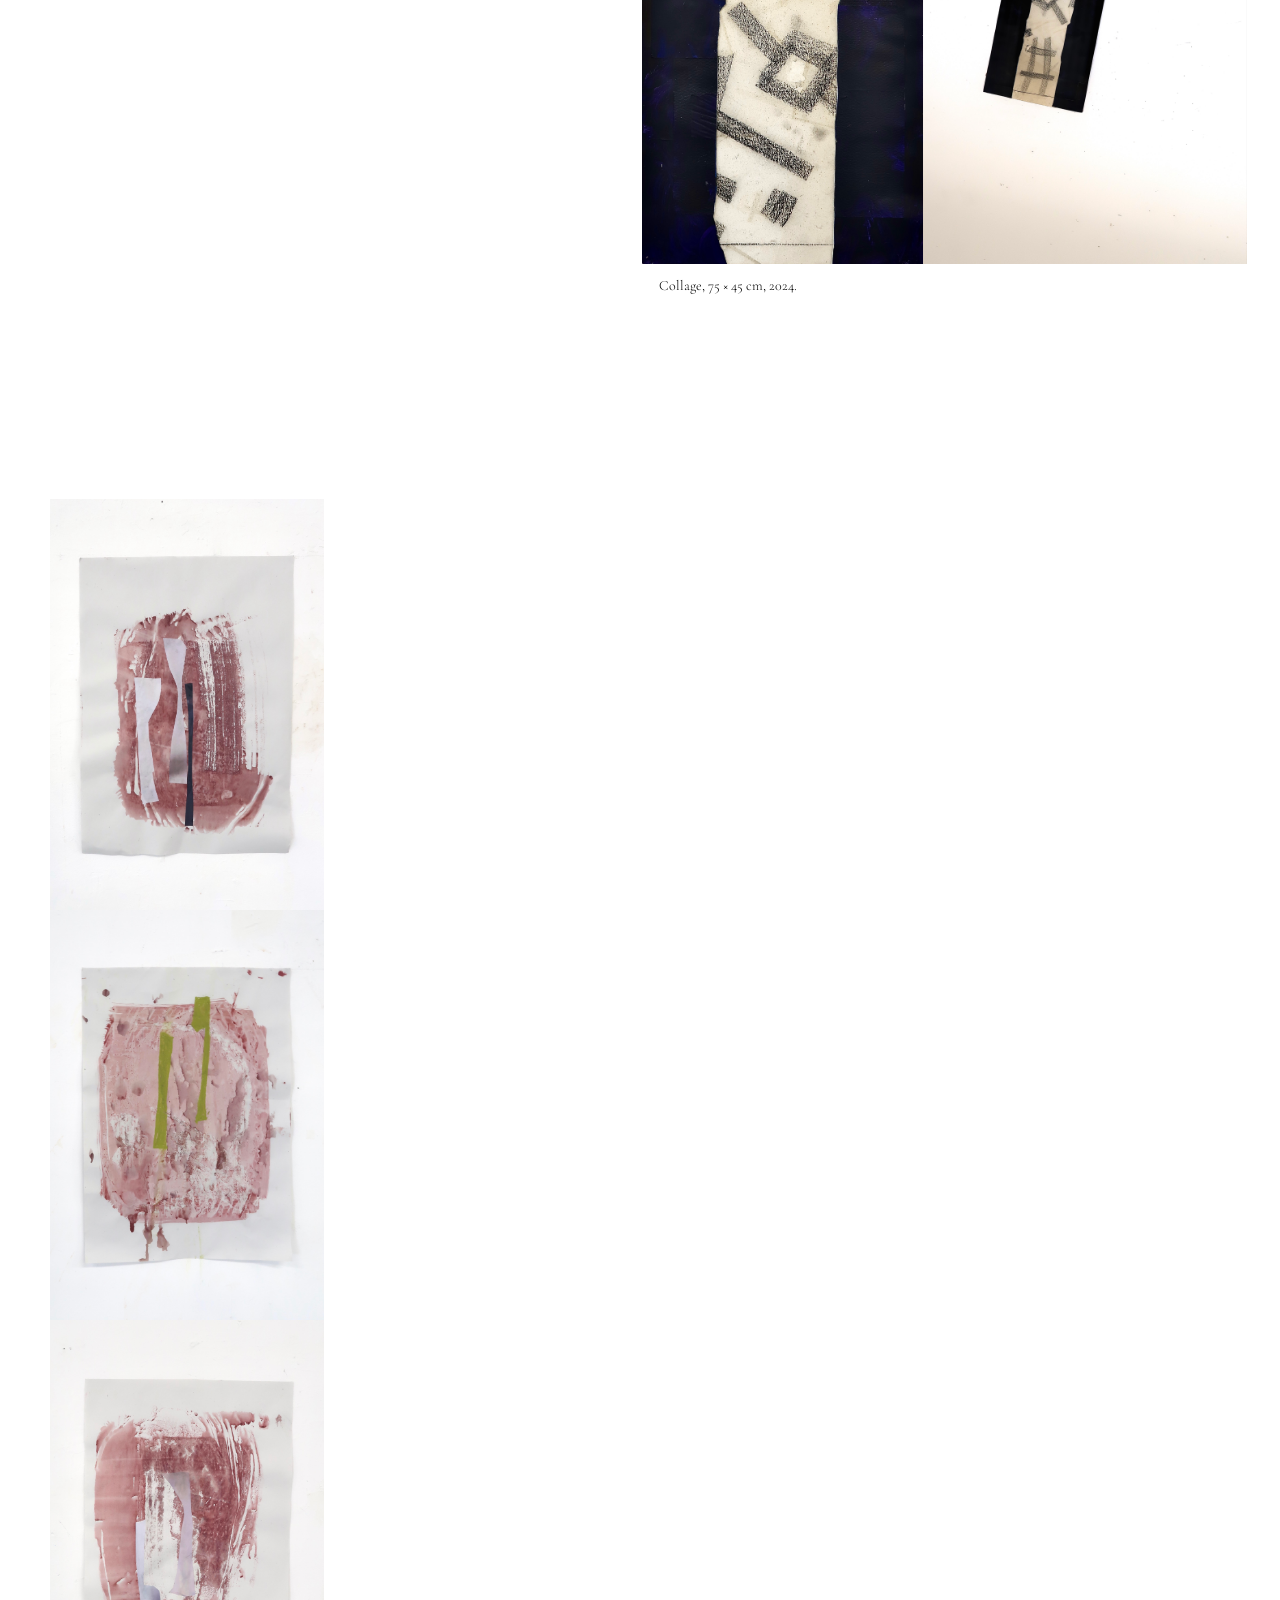
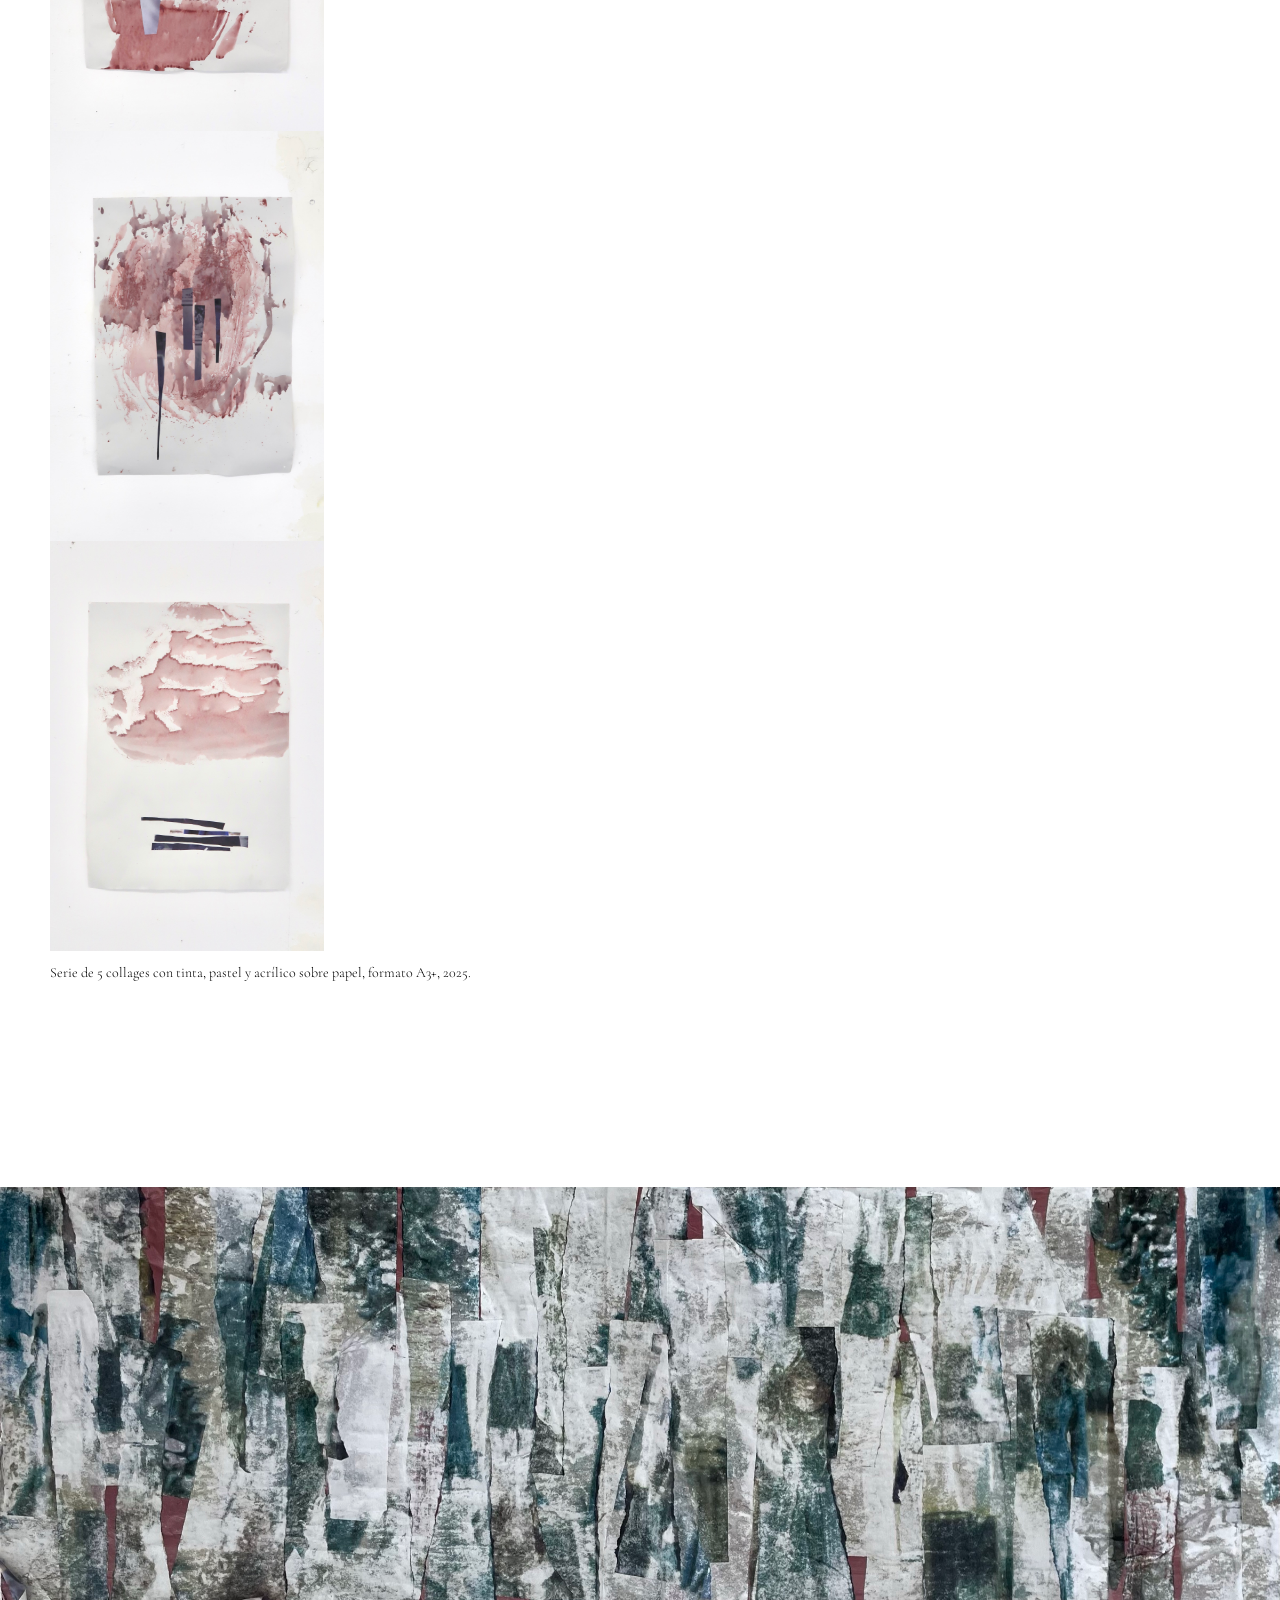
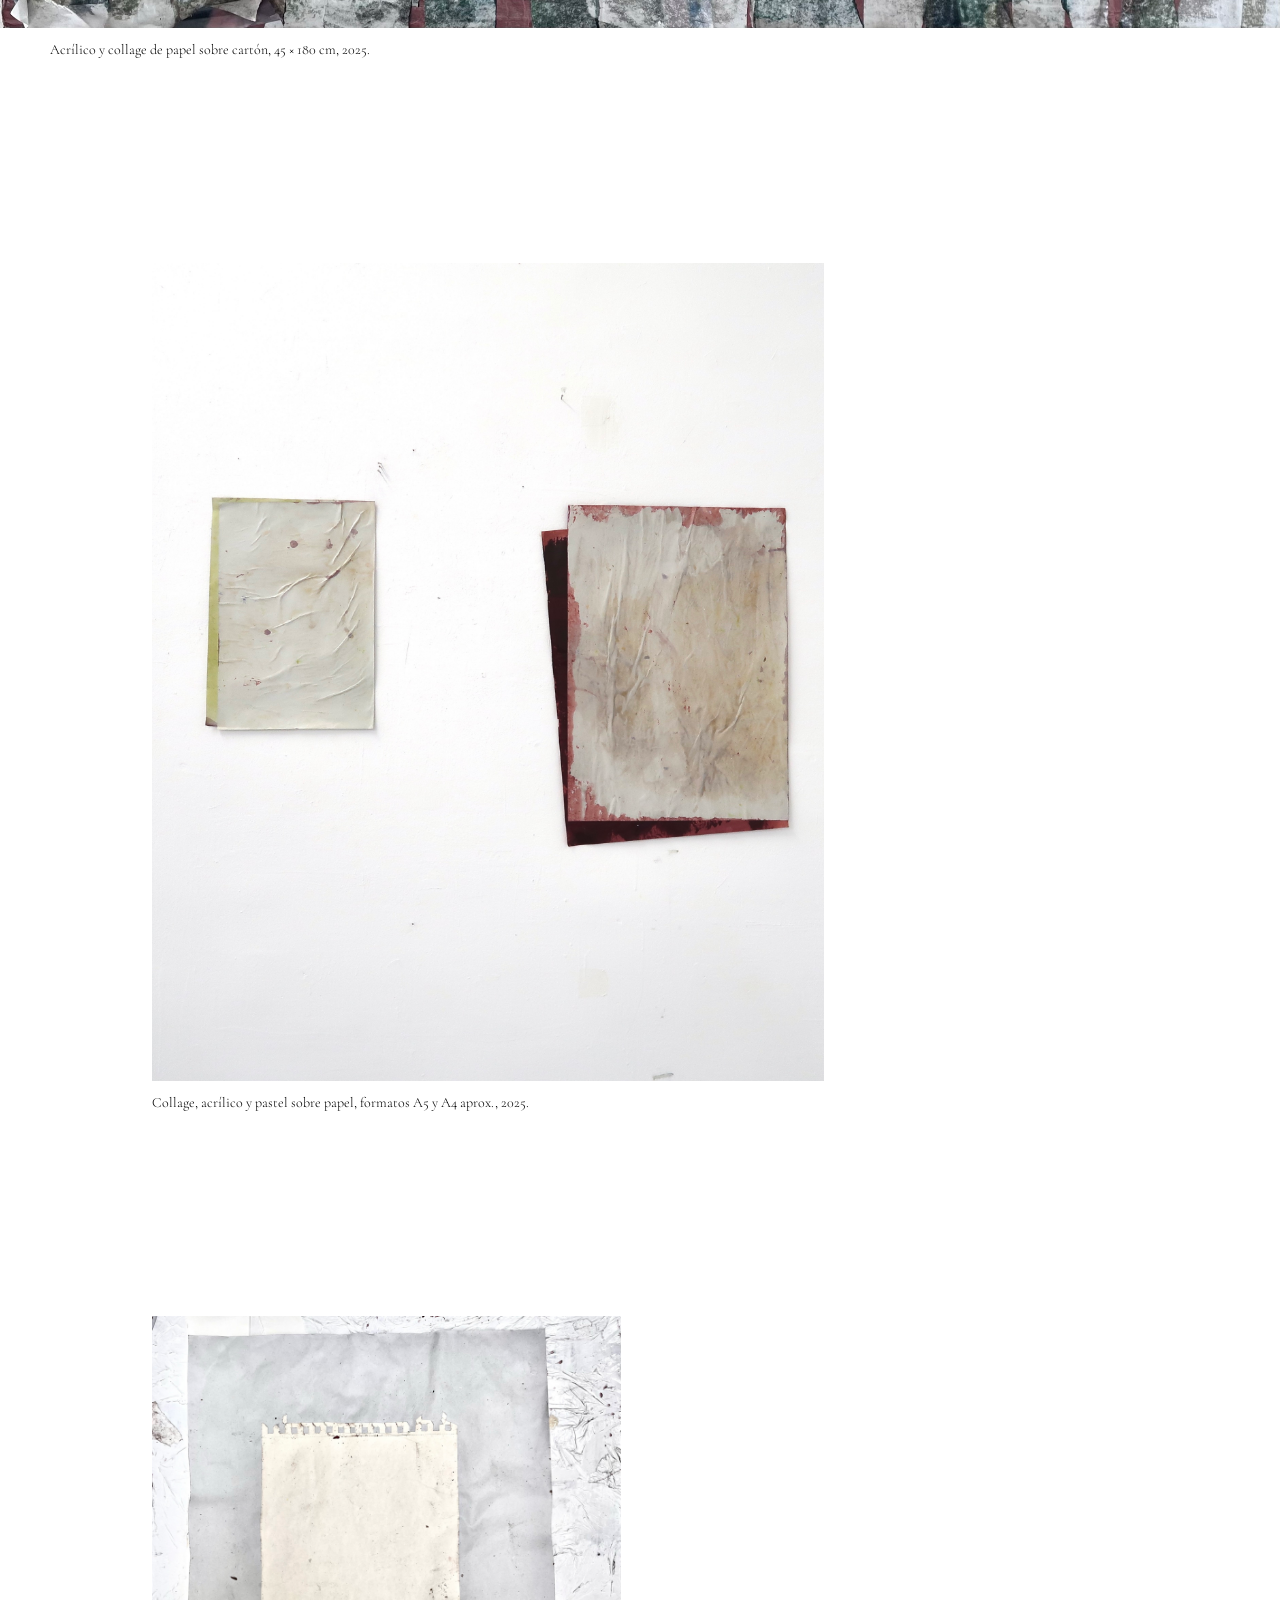
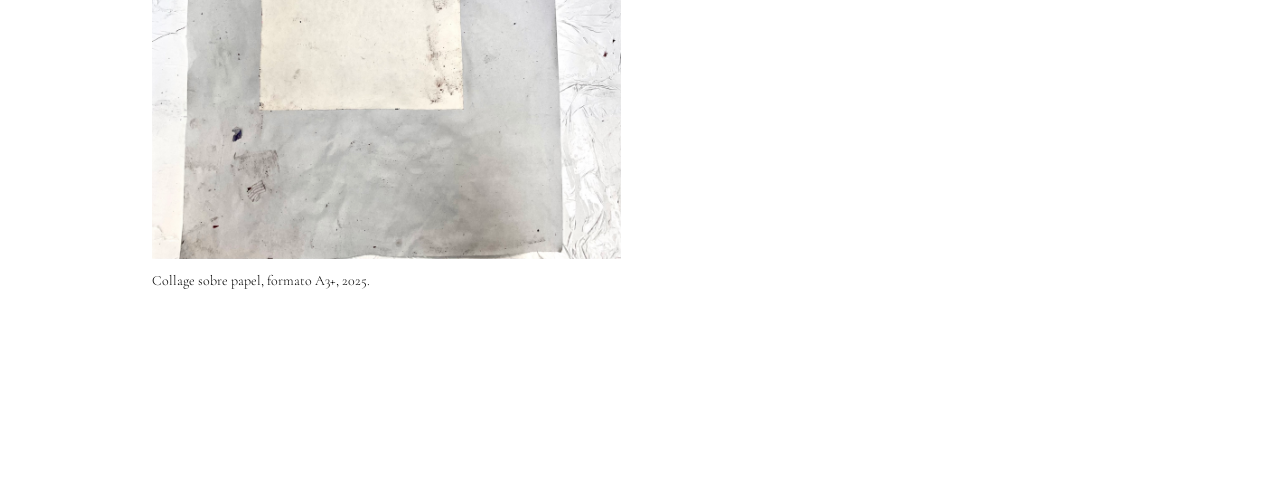
==== commit 9fee37bd: "Publicar portfolio multilingüe actualizado" ====
--- a/intro-al-collage.html
+++ b/intro-al-collage.html
@@ -4,13 +4,18 @@
     <meta charset="UTF-8">
     <meta name="viewport" content="width=device-width, initial-scale=1.0">
     <title>Intro al collage — Sara María Marí Perdices</title>
-    <link rel="stylesheet" href="css/style.css">
+    <link rel="stylesheet" href="css/style.css?v=20261109-4">
 </head>
 <body class="project-page project-collage">
+    <nav class="language-nav" aria-label="Idioma">
+        <button class="language-button" type="button" data-lang="es">ES</button>
+        <button class="language-button" type="button" data-lang="ca">CA</button>
+        <button class="language-button" type="button" data-lang="en">EN</button>
+    </nav>
     <nav class="site-nav">
         <a class="home-link" href="index.html?view=sara">Sara María Marí Perdices</a>
         <div class="menu" aria-label="Navegación principal">
-            <a class="menu-button" href="index.html?view=work">Work</a>
+            <a class="menu-button" href="index.html?view=work">Proyectos</a>
             <a class="menu-button" href="index.html?view=contact">Contacto</a>
         </div>
     </nav>
@@ -88,5 +93,6 @@
             </figure>
         </section>
     </main>
+    <script src="js/script.js?v=20261109-4"></script>
 </body>
 </html>
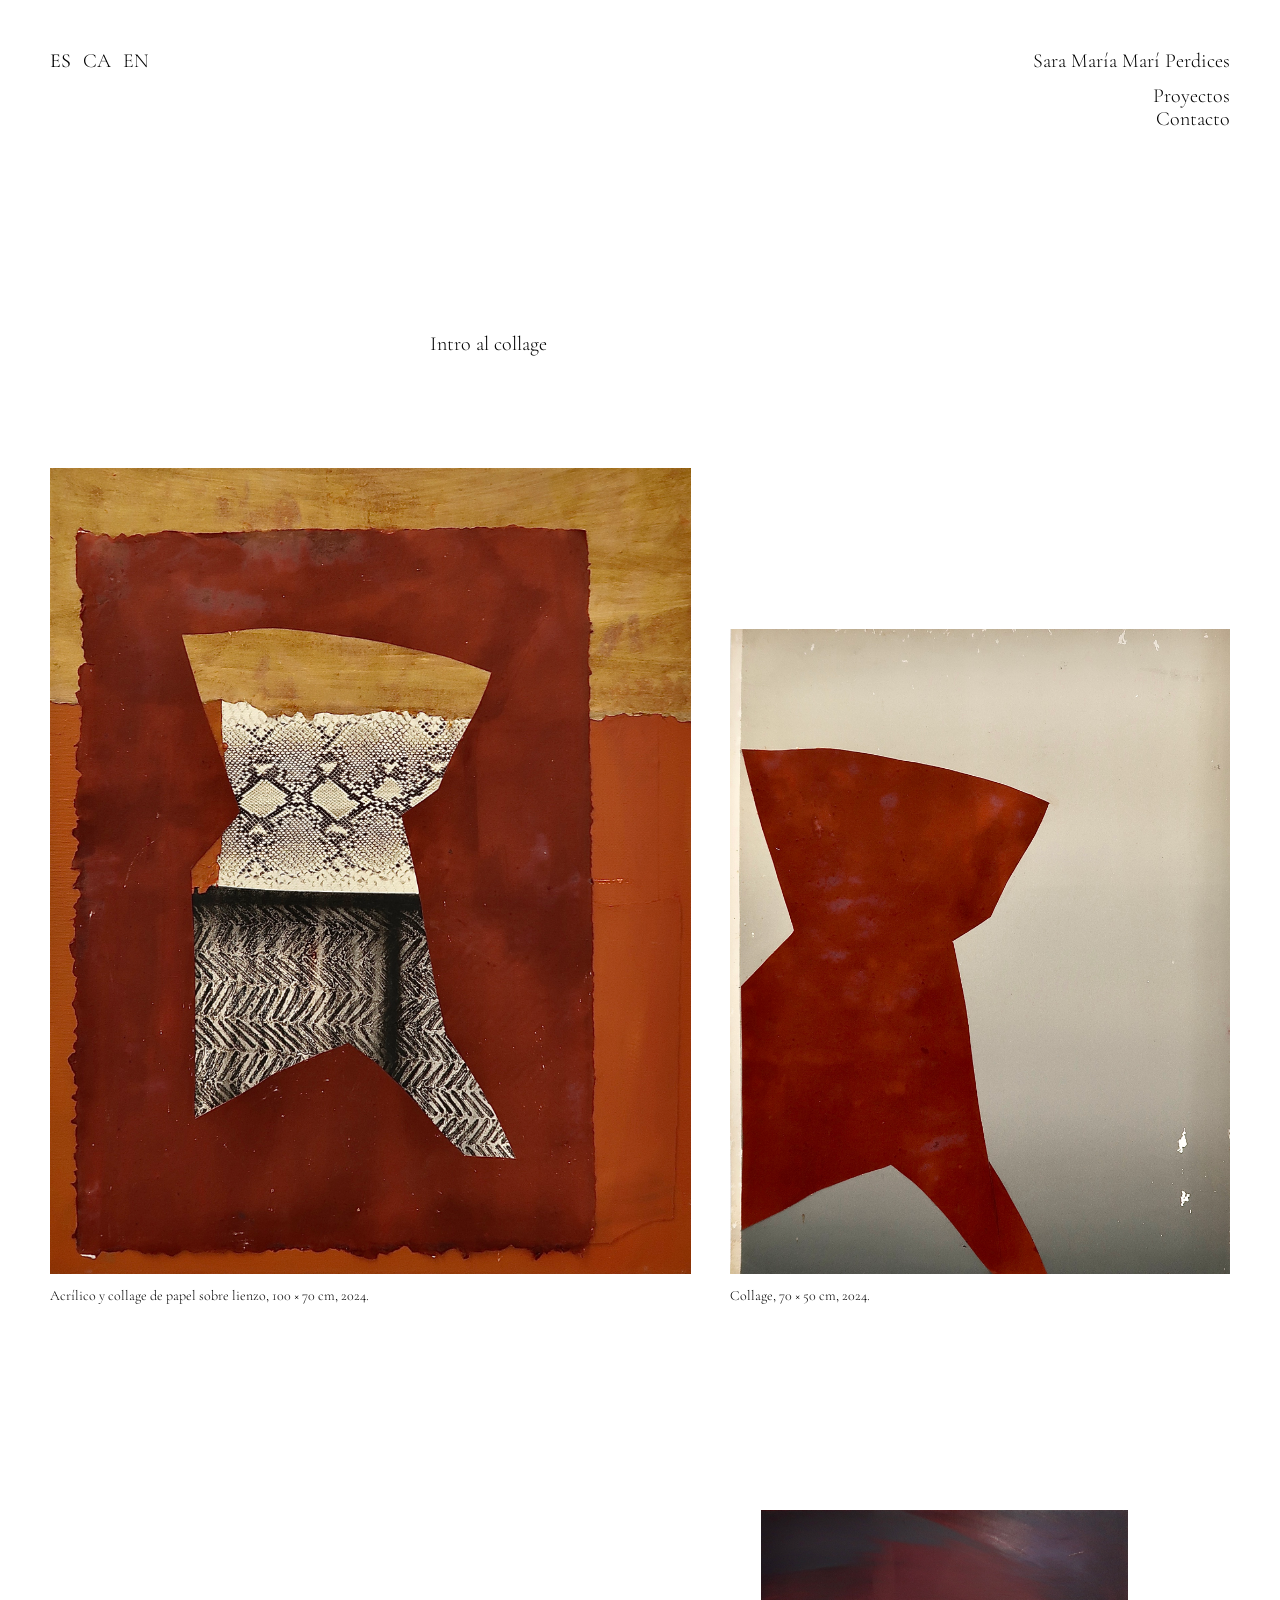
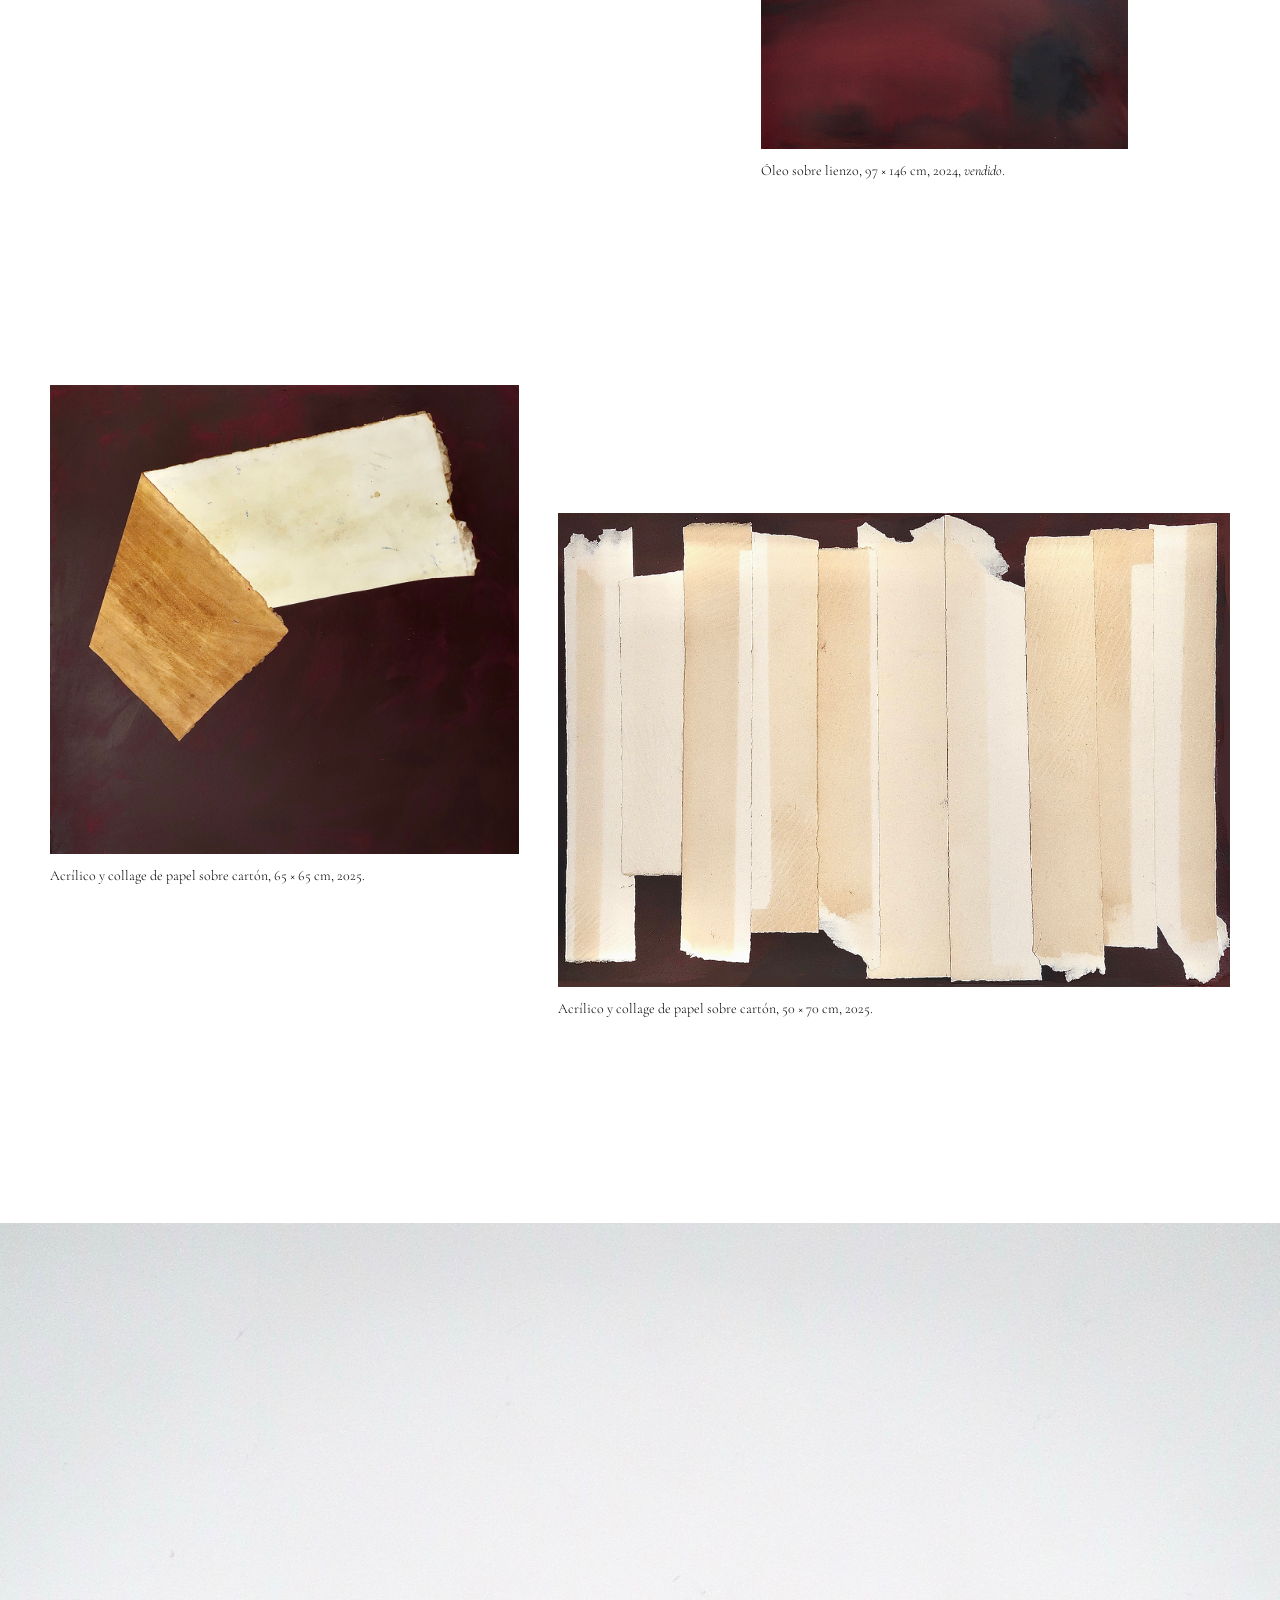
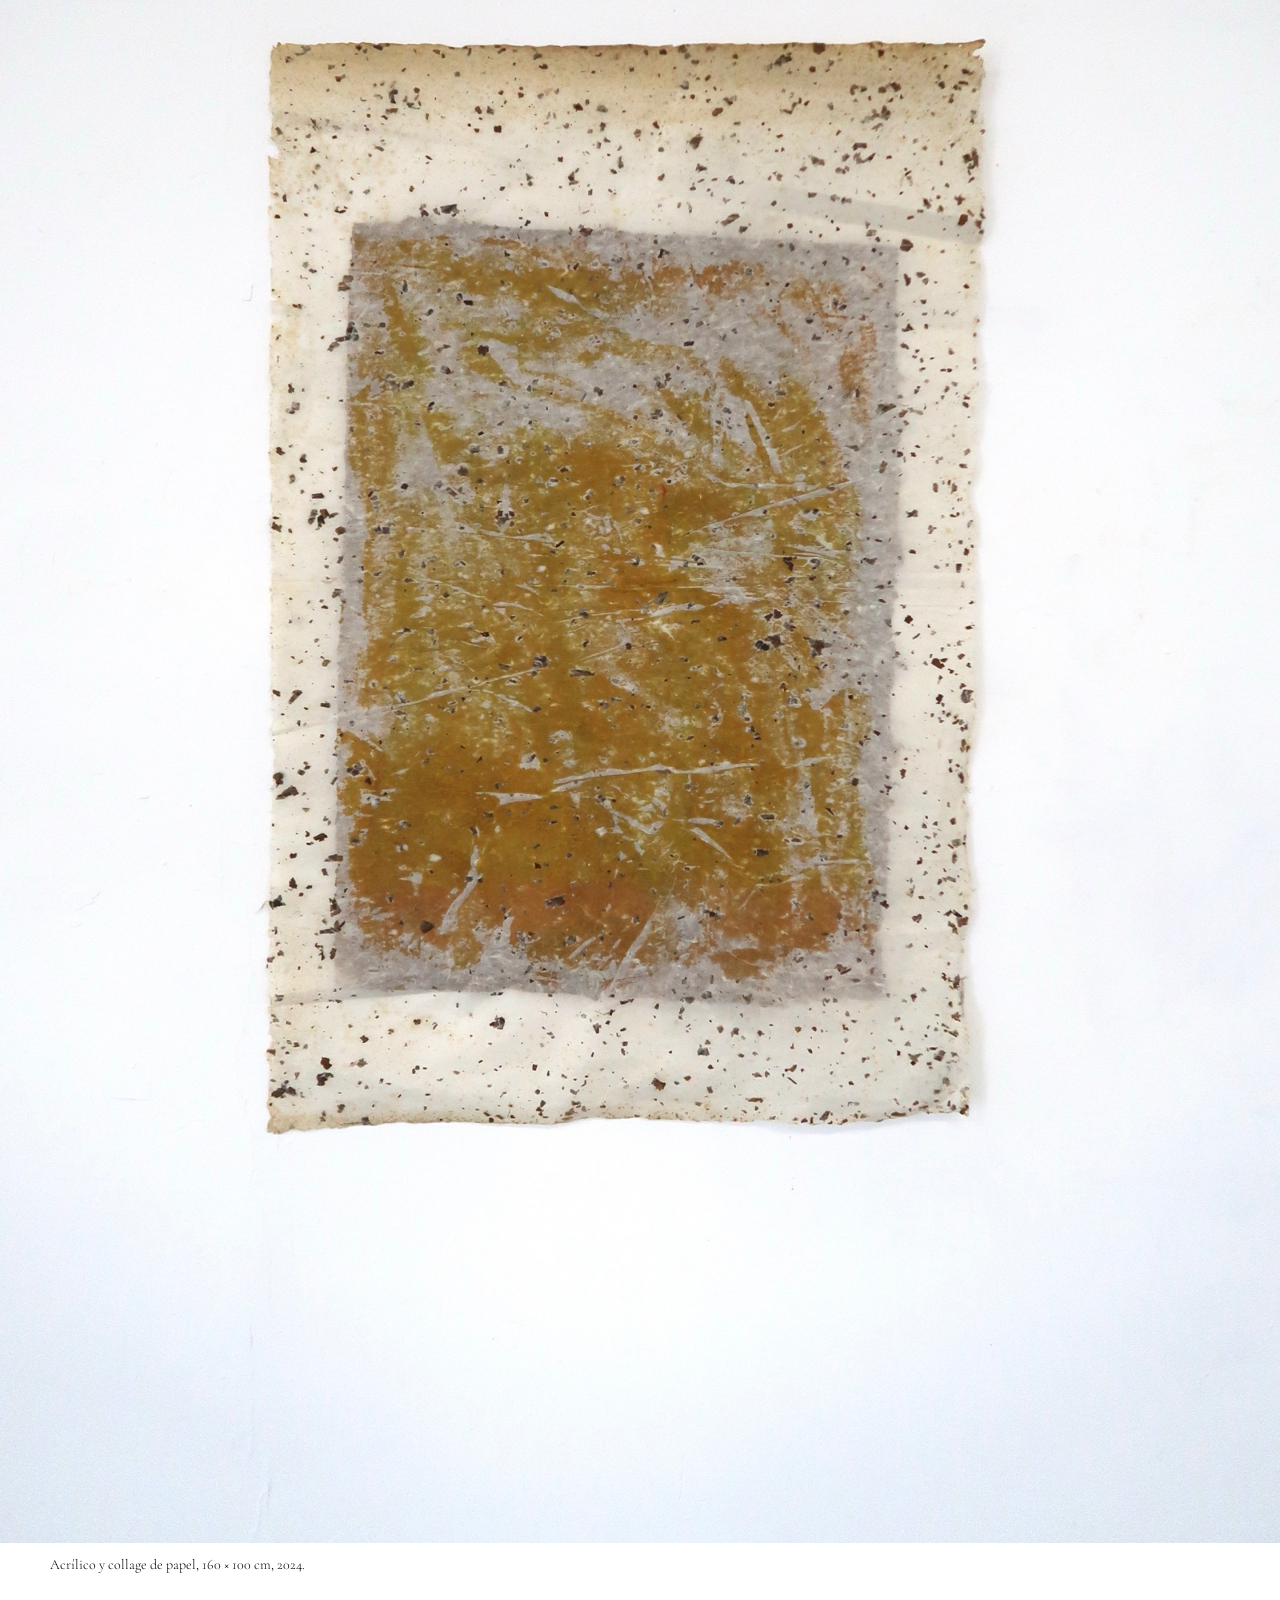
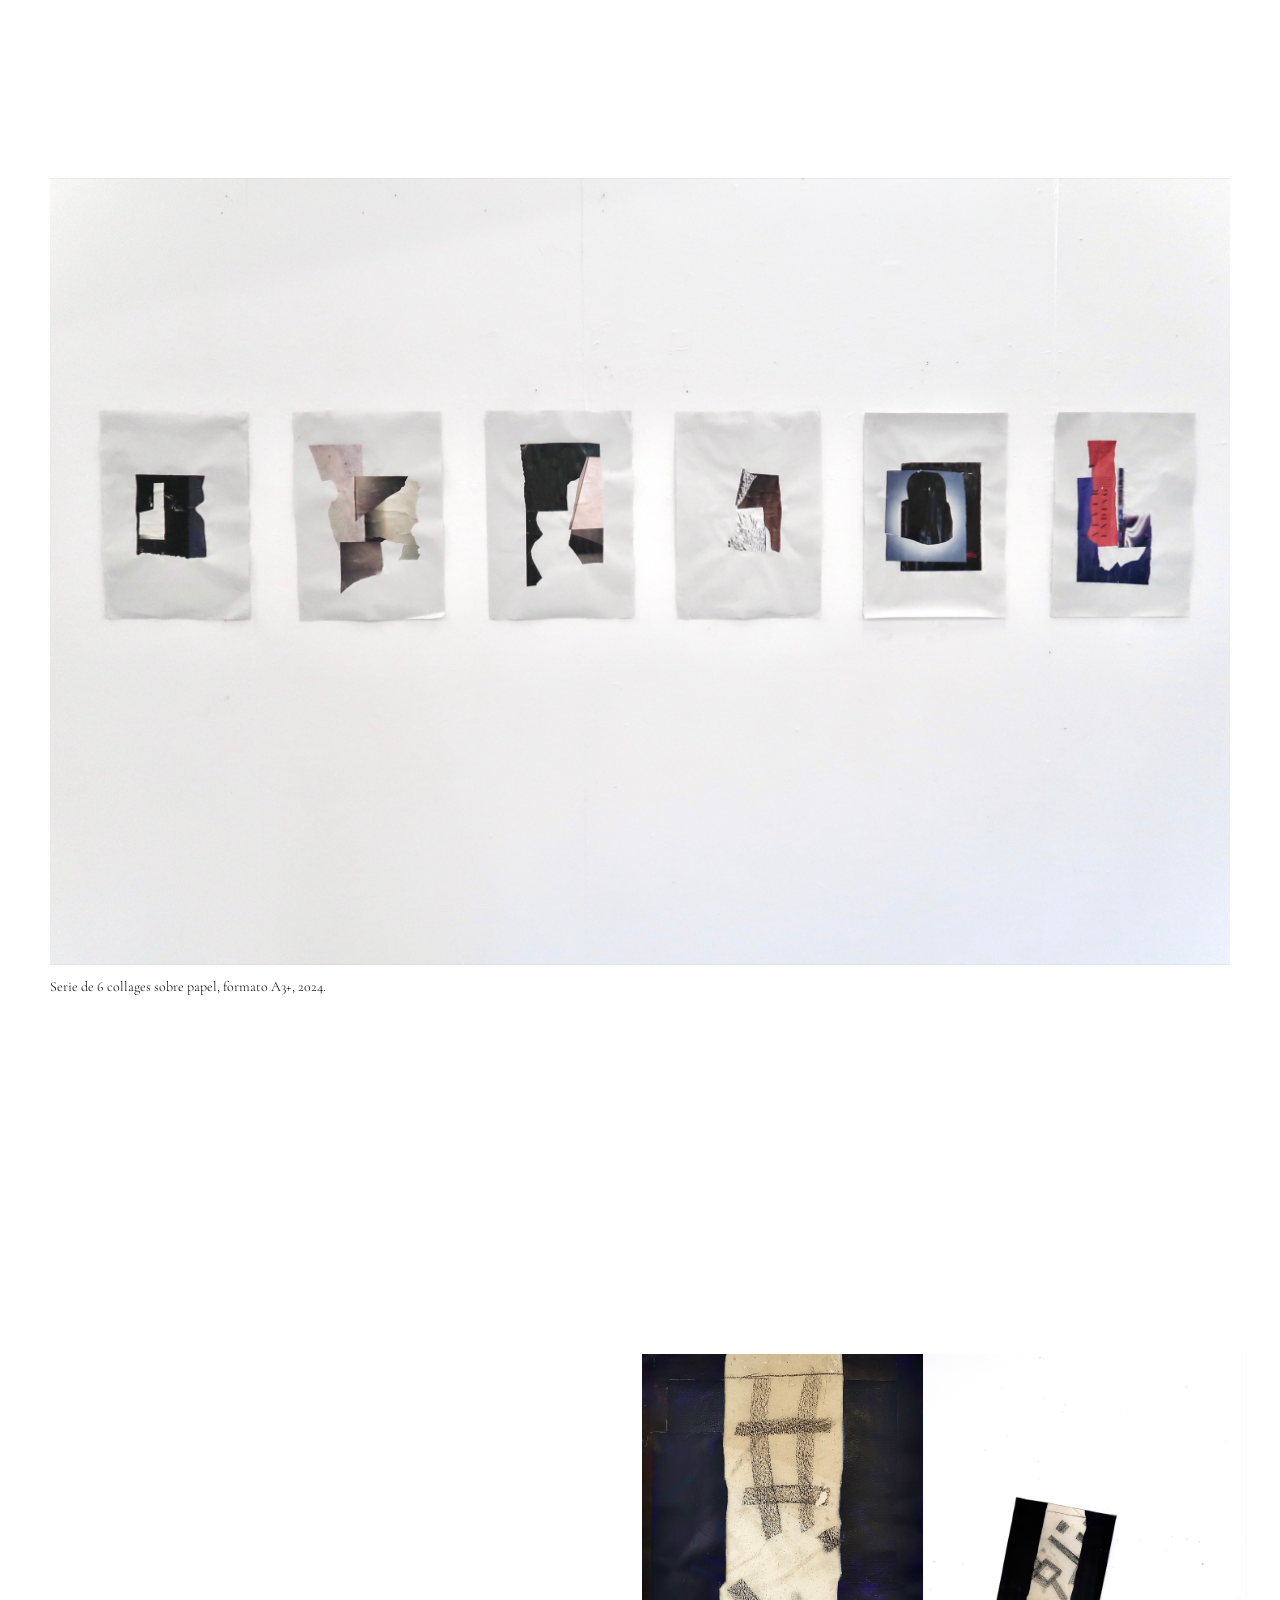
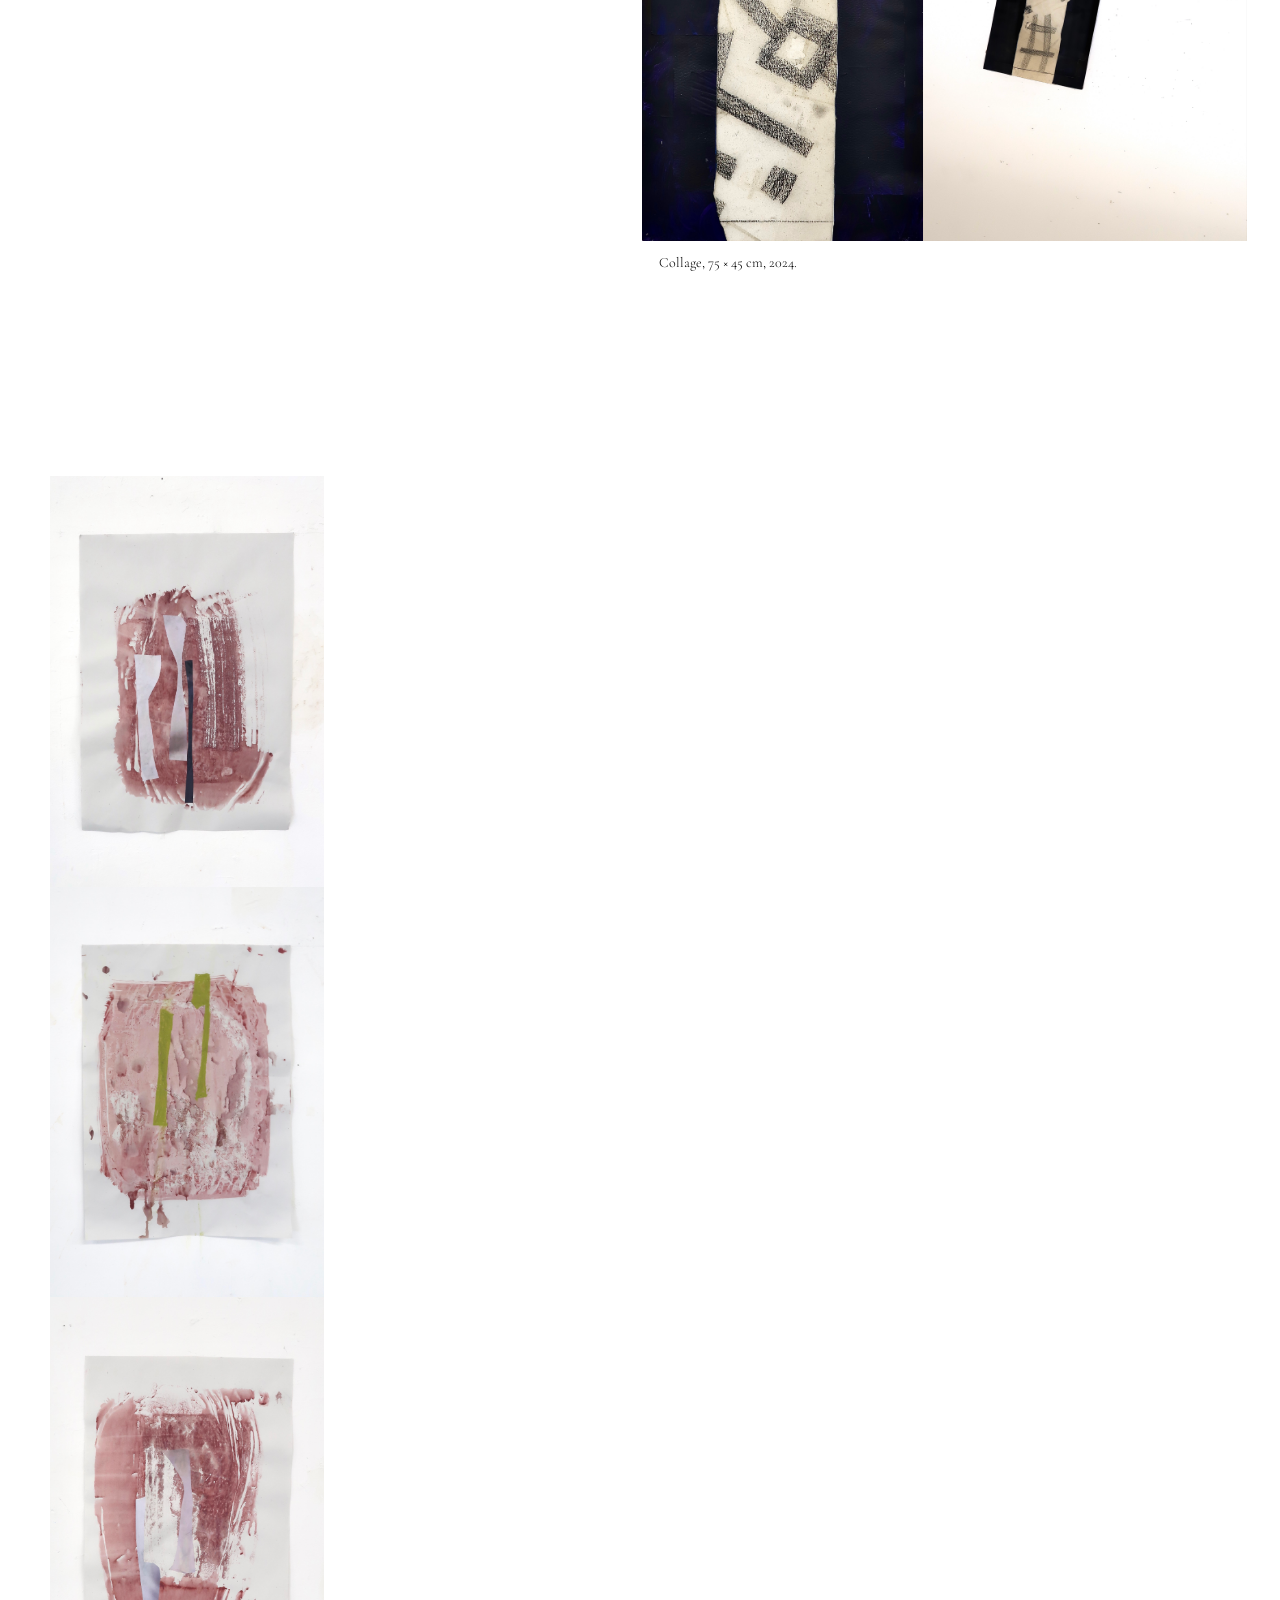
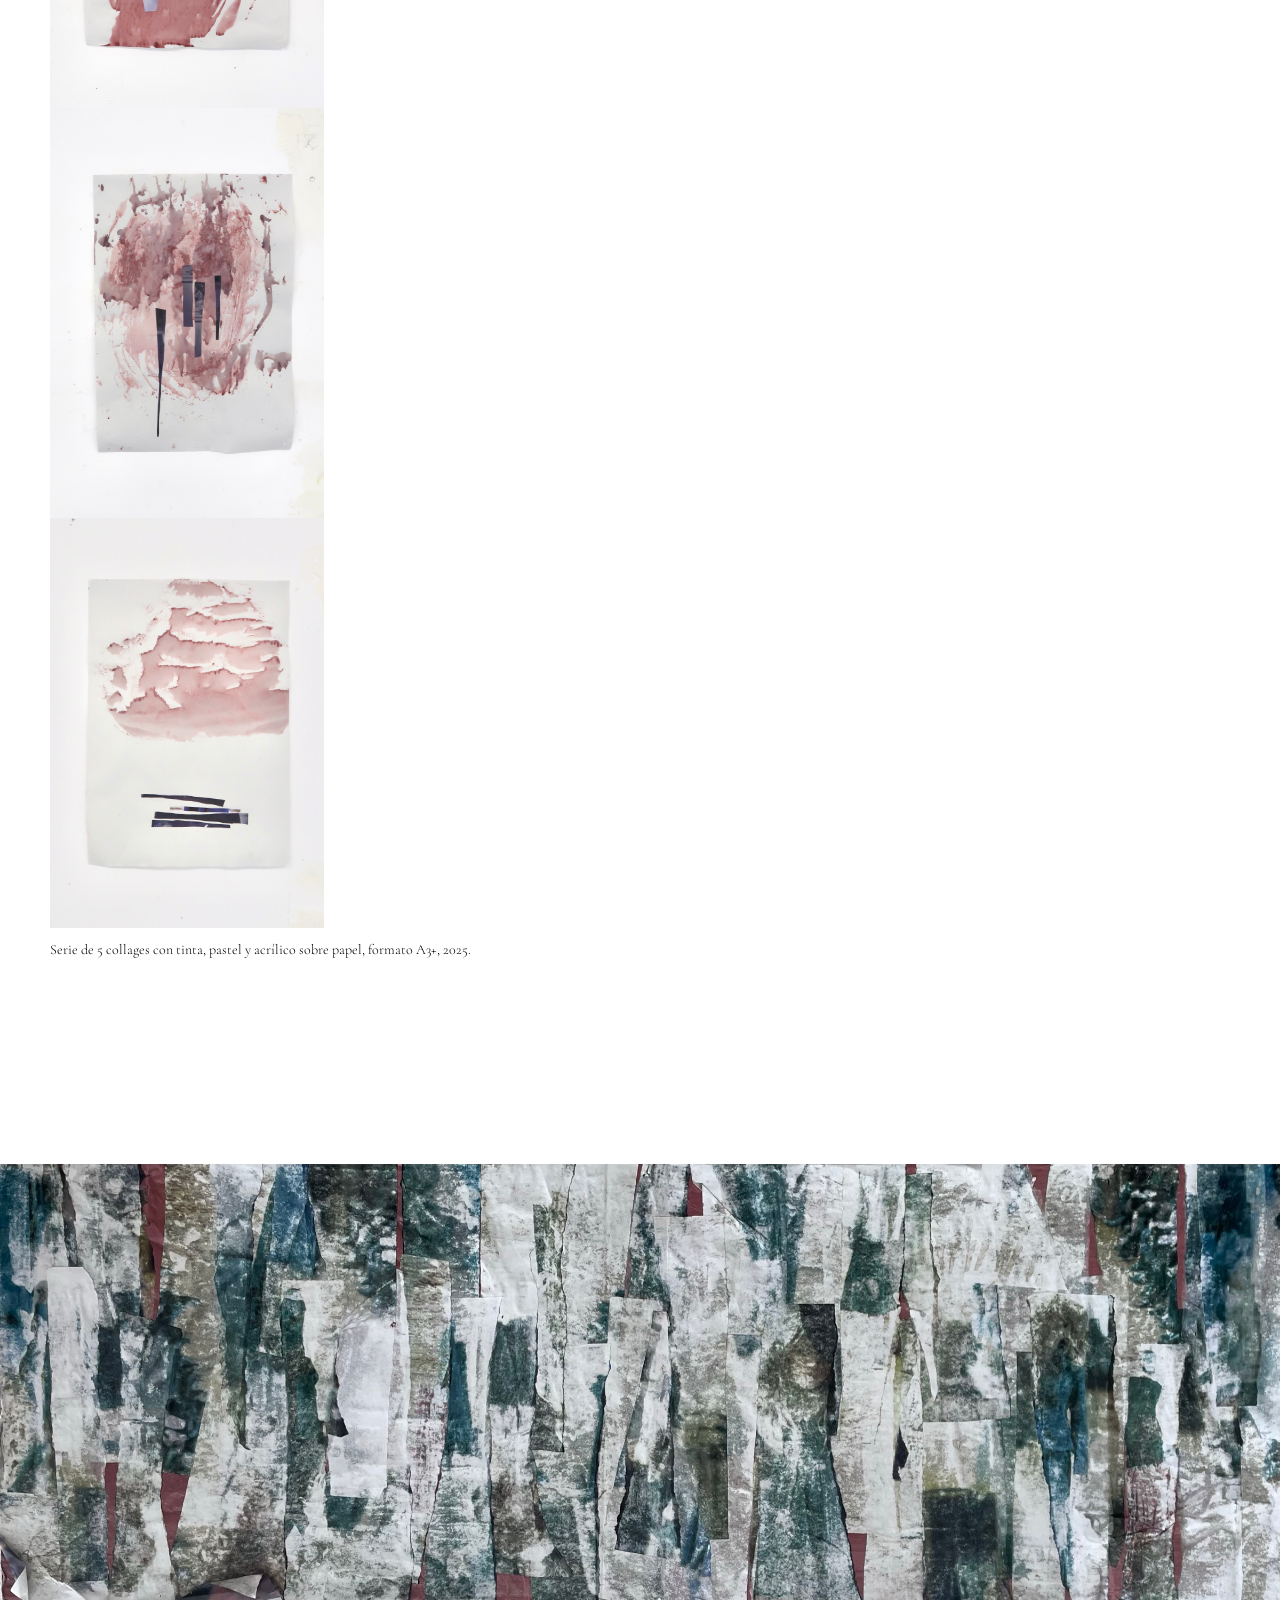
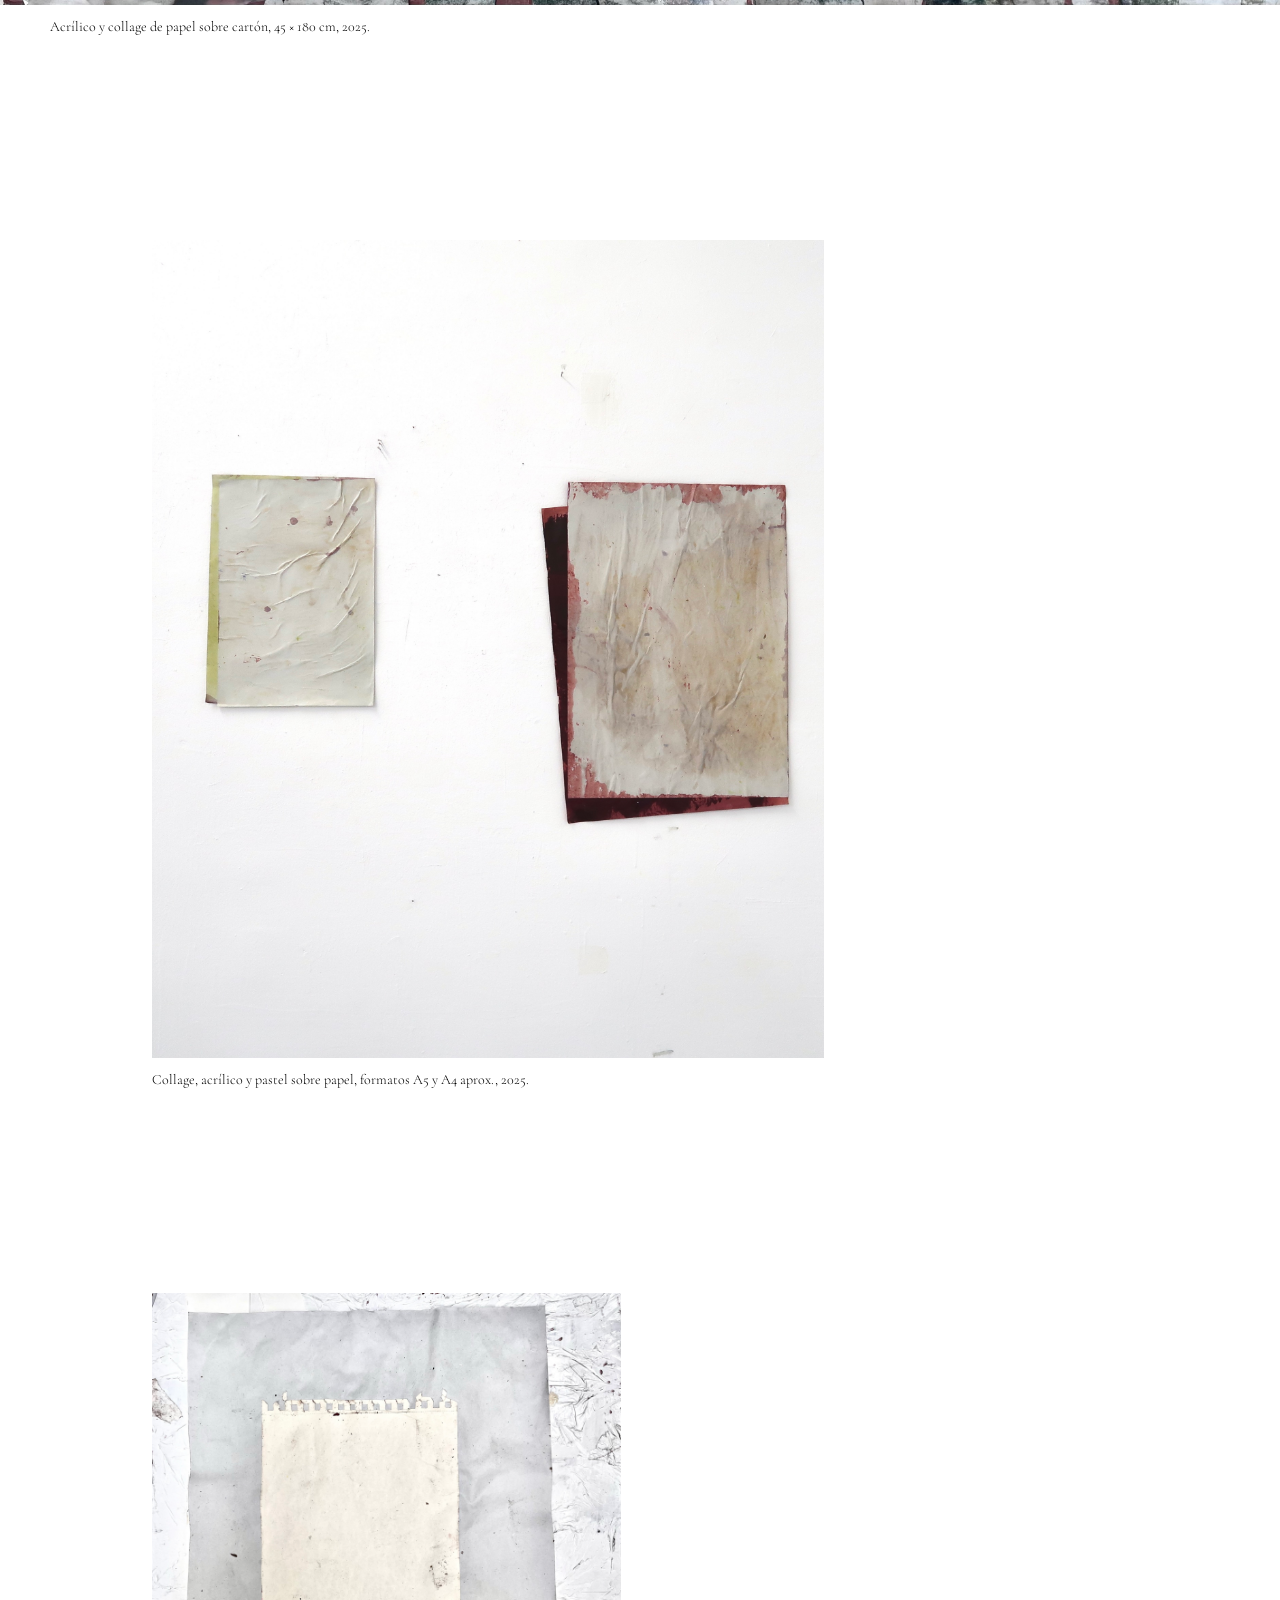
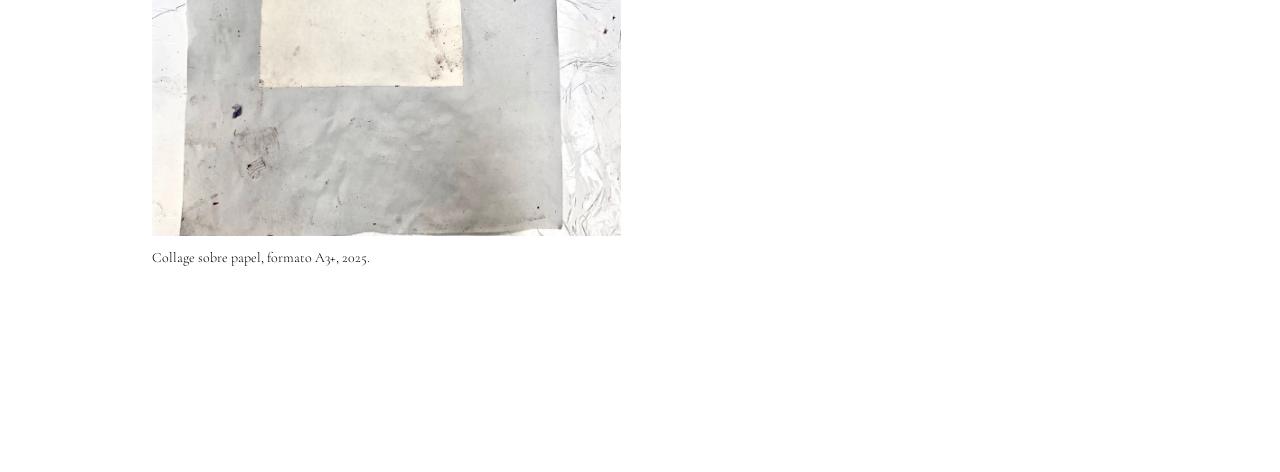
==== commit ea03e589: "Actualizar versión del selector de idiomas" ====
--- a/intro-al-collage.html
+++ b/intro-al-collage.html
@@ -93,6 +93,6 @@
             </figure>
         </section>
     </main>
-    <script src="js/script.js?v=20261109-4"></script>
+    <script src="js/script.js?v=20261109-5"></script>
 </body>
 </html>
--- a/css/style.css
+++ b/css/style.css
@@ -32,6 +32,30 @@
     z-index: 10;
 }
 
+.language-nav {
+    position: fixed;
+    top: 50px;
+    left: 50px;
+    display: flex;
+    gap: 12px;
+    z-index: 10;
+}
+
+.language-button {
+    appearance: none;
+    padding: 0;
+    color: inherit;
+    background: none;
+    border: 0;
+    cursor: pointer;
+    font: inherit;
+    transition: color .2s ease;
+}
+
+.language-button.is-active {
+    font-weight: 400;
+}
+
 .home-link,
 .menu-button,
 .content-panel a {
@@ -102,7 +126,15 @@
 
 .home-link:hover,
 .menu-button:hover,
-.content-panel a:hover {
+#work a:hover,
+.language-button:hover {
+    color: var(--hover-color);
+}
+
+.home-link:active,
+.menu-button:active,
+#work a:active,
+.language-button:active {
     color: var(--hover-color);
 }
 
@@ -387,7 +419,7 @@
 .diptych {
     display: grid;
     grid-template-columns: repeat(2, minmax(0, 1fr));
-    gap: clamp(10px, 1.5vw, 24px);
+    gap: clamp(14px, 1.6vw, 26px);
 }
 
 .series-info {
@@ -697,10 +729,9 @@
 }
 
 .project-momias { --title-offset: 0px; }
-.project-nina { --title-offset: 27px; }
-.project-collage { --title-offset: 54px; }
-.project-trapos { --title-offset: 81px; }
-.project-ramas { --title-offset: 108px; }
+.project-collage { --title-offset: calc(1.15em + 4px); }
+.project-trapos { --title-offset: calc(2.3em + 8px); }
+.project-ramas { --title-offset: calc(3.45em + 12px); }
 
 @media (max-width: 600px) {
     body {
@@ -710,6 +741,12 @@
     .site-nav {
         top: 24px;
         right: 24px;
+    }
+
+    .language-nav {
+        top: 24px;
+        left: 24px;
+        gap: 6px;
     }
 
     .content-panel,
@@ -1062,5 +1099,6 @@
     .diptych {
         display: grid;
         grid-template-columns: 1fr;
-    }
-}
+        gap: 18px;
+    }
+}
